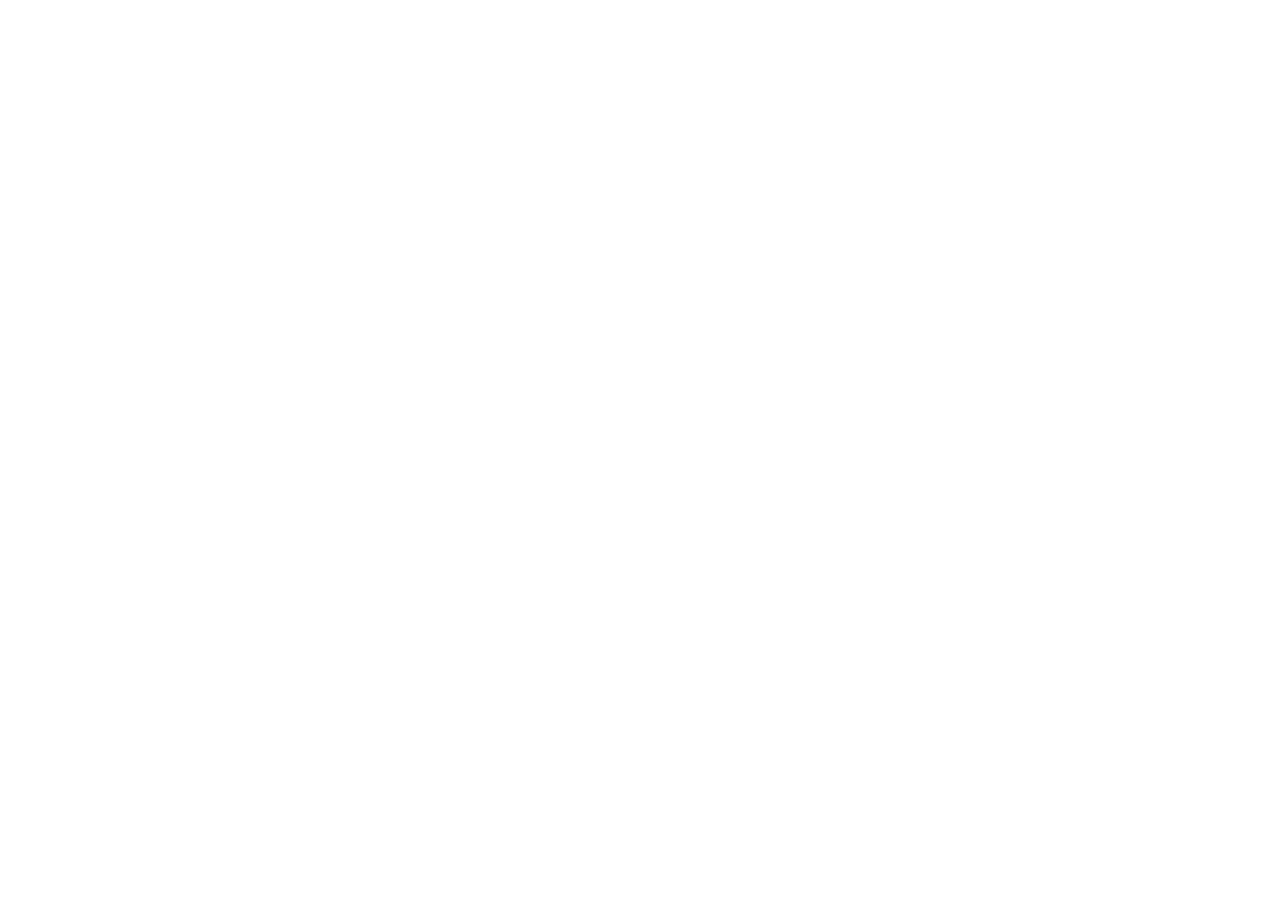
==== index.server.html @ 55fb83e9 "depo porfolio" ====
<!doctype html>
<html lang="en">
<head><link rel="preconnect" href="https://fonts.gstatic.com" crossorigin>
  <meta charset="utf-8">
  <title>Portfolio2024Sameema</title>
  <base href="https://SameemaNasrin.github.io/portfolio2024-Sameema/">
  <meta name="viewport" content="width=device-width, initial-scale=1">
  <link rel="icon" type="image/x-icon" href="favicon.ico">
  <style>@font-face{font-family:'Roboto';font-style:normal;font-weight:300;font-display:swap;src:url(https://fonts.gstatic.com/s/roboto/v32/KFOlCnqEu92Fr1MmSU5fCRc4EsA.woff2) format('woff2');unicode-range:U+0460-052F, U+1C80-1C8A, U+20B4, U+2DE0-2DFF, U+A640-A69F, U+FE2E-FE2F;}@font-face{font-family:'Roboto';font-style:normal;font-weight:300;font-display:swap;src:url(https://fonts.gstatic.com/s/roboto/v32/KFOlCnqEu92Fr1MmSU5fABc4EsA.woff2) format('woff2');unicode-range:U+0301, U+0400-045F, U+0490-0491, U+04B0-04B1, U+2116;}@font-face{font-family:'Roboto';font-style:normal;font-weight:300;font-display:swap;src:url(https://fonts.gstatic.com/s/roboto/v32/KFOlCnqEu92Fr1MmSU5fCBc4EsA.woff2) format('woff2');unicode-range:U+1F00-1FFF;}@font-face{font-family:'Roboto';font-style:normal;font-weight:300;font-display:swap;src:url(https://fonts.gstatic.com/s/roboto/v32/KFOlCnqEu92Fr1MmSU5fBxc4EsA.woff2) format('woff2');unicode-range:U+0370-0377, U+037A-037F, U+0384-038A, U+038C, U+038E-03A1, U+03A3-03FF;}@font-face{font-family:'Roboto';font-style:normal;font-weight:300;font-display:swap;src:url(https://fonts.gstatic.com/s/roboto/v32/KFOlCnqEu92Fr1MmSU5fCxc4EsA.woff2) format('woff2');unicode-range:U+0102-0103, U+0110-0111, U+0128-0129, U+0168-0169, U+01A0-01A1, U+01AF-01B0, U+0300-0301, U+0303-0304, U+0308-0309, U+0323, U+0329, U+1EA0-1EF9, U+20AB;}@font-face{font-family:'Roboto';font-style:normal;font-weight:300;font-display:swap;src:url(https://fonts.gstatic.com/s/roboto/v32/KFOlCnqEu92Fr1MmSU5fChc4EsA.woff2) format('woff2');unicode-range:U+0100-02BA, U+02BD-02C5, U+02C7-02CC, U+02CE-02D7, U+02DD-02FF, U+0304, U+0308, U+0329, U+1D00-1DBF, U+1E00-1E9F, U+1EF2-1EFF, U+2020, U+20A0-20AB, U+20AD-20C0, U+2113, U+2C60-2C7F, U+A720-A7FF;}@font-face{font-family:'Roboto';font-style:normal;font-weight:300;font-display:swap;src:url(https://fonts.gstatic.com/s/roboto/v32/KFOlCnqEu92Fr1MmSU5fBBc4.woff2) format('woff2');unicode-range:U+0000-00FF, U+0131, U+0152-0153, U+02BB-02BC, U+02C6, U+02DA, U+02DC, U+0304, U+0308, U+0329, U+2000-206F, U+20AC, U+2122, U+2191, U+2193, U+2212, U+2215, U+FEFF, U+FFFD;}@font-face{font-family:'Roboto';font-style:normal;font-weight:400;font-display:swap;src:url(https://fonts.gstatic.com/s/roboto/v32/KFOmCnqEu92Fr1Mu72xKOzY.woff2) format('woff2');unicode-range:U+0460-052F, U+1C80-1C8A, U+20B4, U+2DE0-2DFF, U+A640-A69F, U+FE2E-FE2F;}@font-face{font-family:'Roboto';font-style:normal;font-weight:400;font-display:swap;src:url(https://fonts.gstatic.com/s/roboto/v32/KFOmCnqEu92Fr1Mu5mxKOzY.woff2) format('woff2');unicode-range:U+0301, U+0400-045F, U+0490-0491, U+04B0-04B1, U+2116;}@font-face{font-family:'Roboto';font-style:normal;font-weight:400;font-display:swap;src:url(https://fonts.gstatic.com/s/roboto/v32/KFOmCnqEu92Fr1Mu7mxKOzY.woff2) format('woff2');unicode-range:U+1F00-1FFF;}@font-face{font-family:'Roboto';font-style:normal;font-weight:400;font-display:swap;src:url(https://fonts.gstatic.com/s/roboto/v32/KFOmCnqEu92Fr1Mu4WxKOzY.woff2) format('woff2');unicode-range:U+0370-0377, U+037A-037F, U+0384-038A, U+038C, U+038E-03A1, U+03A3-03FF;}@font-face{font-family:'Roboto';font-style:normal;font-weight:400;font-display:swap;src:url(https://fonts.gstatic.com/s/roboto/v32/KFOmCnqEu92Fr1Mu7WxKOzY.woff2) format('woff2');unicode-range:U+0102-0103, U+0110-0111, U+0128-0129, U+0168-0169, U+01A0-01A1, U+01AF-01B0, U+0300-0301, U+0303-0304, U+0308-0309, U+0323, U+0329, U+1EA0-1EF9, U+20AB;}@font-face{font-family:'Roboto';font-style:normal;font-weight:400;font-display:swap;src:url(https://fonts.gstatic.com/s/roboto/v32/KFOmCnqEu92Fr1Mu7GxKOzY.woff2) format('woff2');unicode-range:U+0100-02BA, U+02BD-02C5, U+02C7-02CC, U+02CE-02D7, U+02DD-02FF, U+0304, U+0308, U+0329, U+1D00-1DBF, U+1E00-1E9F, U+1EF2-1EFF, U+2020, U+20A0-20AB, U+20AD-20C0, U+2113, U+2C60-2C7F, U+A720-A7FF;}@font-face{font-family:'Roboto';font-style:normal;font-weight:400;font-display:swap;src:url(https://fonts.gstatic.com/s/roboto/v32/KFOmCnqEu92Fr1Mu4mxK.woff2) format('woff2');unicode-range:U+0000-00FF, U+0131, U+0152-0153, U+02BB-02BC, U+02C6, U+02DA, U+02DC, U+0304, U+0308, U+0329, U+2000-206F, U+20AC, U+2122, U+2191, U+2193, U+2212, U+2215, U+FEFF, U+FFFD;}@font-face{font-family:'Roboto';font-style:normal;font-weight:500;font-display:swap;src:url(https://fonts.gstatic.com/s/roboto/v32/KFOlCnqEu92Fr1MmEU9fCRc4EsA.woff2) format('woff2');unicode-range:U+0460-052F, U+1C80-1C8A, U+20B4, U+2DE0-2DFF, U+A640-A69F, U+FE2E-FE2F;}@font-face{font-family:'Roboto';font-style:normal;font-weight:500;font-display:swap;src:url(https://fonts.gstatic.com/s/roboto/v32/KFOlCnqEu92Fr1MmEU9fABc4EsA.woff2) format('woff2');unicode-range:U+0301, U+0400-045F, U+0490-0491, U+04B0-04B1, U+2116;}@font-face{font-family:'Roboto';font-style:normal;font-weight:500;font-display:swap;src:url(https://fonts.gstatic.com/s/roboto/v32/KFOlCnqEu92Fr1MmEU9fCBc4EsA.woff2) format('woff2');unicode-range:U+1F00-1FFF;}@font-face{font-family:'Roboto';font-style:normal;font-weight:500;font-display:swap;src:url(https://fonts.gstatic.com/s/roboto/v32/KFOlCnqEu92Fr1MmEU9fBxc4EsA.woff2) format('woff2');unicode-range:U+0370-0377, U+037A-037F, U+0384-038A, U+038C, U+038E-03A1, U+03A3-03FF;}@font-face{font-family:'Roboto';font-style:normal;font-weight:500;font-display:swap;src:url(https://fonts.gstatic.com/s/roboto/v32/KFOlCnqEu92Fr1MmEU9fCxc4EsA.woff2) format('woff2');unicode-range:U+0102-0103, U+0110-0111, U+0128-0129, U+0168-0169, U+01A0-01A1, U+01AF-01B0, U+0300-0301, U+0303-0304, U+0308-0309, U+0323, U+0329, U+1EA0-1EF9, U+20AB;}@font-face{font-family:'Roboto';font-style:normal;font-weight:500;font-display:swap;src:url(https://fonts.gstatic.com/s/roboto/v32/KFOlCnqEu92Fr1MmEU9fChc4EsA.woff2) format('woff2');unicode-range:U+0100-02BA, U+02BD-02C5, U+02C7-02CC, U+02CE-02D7, U+02DD-02FF, U+0304, U+0308, U+0329, U+1D00-1DBF, U+1E00-1E9F, U+1EF2-1EFF, U+2020, U+20A0-20AB, U+20AD-20C0, U+2113, U+2C60-2C7F, U+A720-A7FF;}@font-face{font-family:'Roboto';font-style:normal;font-weight:500;font-display:swap;src:url(https://fonts.gstatic.com/s/roboto/v32/KFOlCnqEu92Fr1MmEU9fBBc4.woff2) format('woff2');unicode-range:U+0000-00FF, U+0131, U+0152-0153, U+02BB-02BC, U+02C6, U+02DA, U+02DC, U+0304, U+0308, U+0329, U+2000-206F, U+20AC, U+2122, U+2191, U+2193, U+2212, U+2215, U+FEFF, U+FFFD;}</style>
  <style>@font-face{font-family:'Material Icons';font-style:normal;font-weight:400;src:url(https://fonts.gstatic.com/s/materialicons/v142/flUhRq6tzZclQEJ-Vdg-IuiaDsNc.woff2) format('woff2');}.material-icons{font-family:'Material Icons';font-weight:normal;font-style:normal;font-size:24px;line-height:1;letter-spacing:normal;text-transform:none;display:inline-block;white-space:nowrap;word-wrap:normal;direction:ltr;-webkit-font-feature-settings:'liga';-webkit-font-smoothing:antialiased;}</style>
<link rel="stylesheet" href="styles-6SYULH4P.css"><link rel="modulepreload" href="chunk-XZFOF2MD.js"></head>
<body>
  <app-root></app-root>
<script src="polyfills-FFHMD2TL.js" type="module"></script><script src="main-OVNPPJV6.js" type="module"></script></body>
</html>
---- styles-6SYULH4P.css ----
.mat-ripple{overflow:hidden;position:relative}.mat-ripple:not(:empty){transform:translateZ(0)}.mat-ripple.mat-ripple-unbounded{overflow:visible}.mat-ripple-element{position:absolute;border-radius:50%;pointer-events:none;transition:opacity,transform 0ms cubic-bezier(0,0,.2,1);transform:scale3d(0,0,0);background-color:var(--mat-ripple-color, rgba(0, 0, 0, .1))}.cdk-high-contrast-active .mat-ripple-element{display:none}.cdk-visually-hidden{border:0;clip:rect(0 0 0 0);height:1px;margin:-1px;overflow:hidden;padding:0;position:absolute;width:1px;white-space:nowrap;outline:0;-webkit-appearance:none;-moz-appearance:none;left:0}[dir=rtl] .cdk-visually-hidden{left:auto;right:0}.cdk-overlay-container,.cdk-global-overlay-wrapper{pointer-events:none;top:0;left:0;height:100%;width:100%}.cdk-overlay-container{position:fixed;z-index:1000}.cdk-overlay-container:empty{display:none}.cdk-global-overlay-wrapper{display:flex;position:absolute;z-index:1000}.cdk-overlay-pane{position:absolute;pointer-events:auto;box-sizing:border-box;z-index:1000;display:flex;max-width:100%;max-height:100%}.cdk-overlay-backdrop{position:absolute;inset:0;z-index:1000;pointer-events:auto;-webkit-tap-highlight-color:rgba(0,0,0,0);transition:opacity .4s cubic-bezier(.25,.8,.25,1);opacity:0}.cdk-overlay-backdrop.cdk-overlay-backdrop-showing{opacity:1}.cdk-high-contrast-active .cdk-overlay-backdrop.cdk-overlay-backdrop-showing{opacity:.6}.cdk-overlay-dark-backdrop{background:#00000052}.cdk-overlay-transparent-backdrop{transition:visibility 1ms linear,opacity 1ms linear;visibility:hidden;opacity:1}.cdk-overlay-transparent-backdrop.cdk-overlay-backdrop-showing{opacity:0;visibility:visible}.cdk-overlay-backdrop-noop-animation{transition:none}.cdk-overlay-connected-position-bounding-box{position:absolute;z-index:1000;display:flex;flex-direction:column;min-width:1px;min-height:1px}.cdk-global-scrollblock{position:fixed;width:100%;overflow-y:scroll}textarea.cdk-textarea-autosize{resize:none}textarea.cdk-textarea-autosize-measuring{padding:2px 0!important;box-sizing:content-box!important;height:auto!important;overflow:hidden!important}textarea.cdk-textarea-autosize-measuring-firefox{padding:2px 0!important;box-sizing:content-box!important;height:0!important}@keyframes cdk-text-field-autofill-start{}@keyframes cdk-text-field-autofill-end{}.cdk-text-field-autofill-monitored:-webkit-autofill{animation:cdk-text-field-autofill-start 0s 1ms}.cdk-text-field-autofill-monitored:not(:-webkit-autofill){animation:cdk-text-field-autofill-end 0s 1ms}.mat-focus-indicator{position:relative}.mat-focus-indicator:before{inset:0;position:absolute;box-sizing:border-box;pointer-events:none;display:var(--mat-focus-indicator-display, none);border:var(--mat-focus-indicator-border-width, 3px) var(--mat-focus-indicator-border-style, solid) var(--mat-focus-indicator-border-color, transparent);border-radius:var(--mat-focus-indicator-border-radius, 4px)}.mat-focus-indicator:focus:before{content:""}.cdk-high-contrast-active{--mat-focus-indicator-display: block}.mat-mdc-focus-indicator{position:relative}.mat-mdc-focus-indicator:before{inset:0;position:absolute;box-sizing:border-box;pointer-events:none;display:var(--mat-mdc-focus-indicator-display, none);border:var(--mat-mdc-focus-indicator-border-width, 3px) var(--mat-mdc-focus-indicator-border-style, solid) var(--mat-mdc-focus-indicator-border-color, transparent);border-radius:var(--mat-mdc-focus-indicator-border-radius, 4px)}.mat-mdc-focus-indicator:focus:before{content:""}.cdk-high-contrast-active{--mat-mdc-focus-indicator-display: block}.mat-app-background{background-color:var(--mat-app-background-color, transparent);color:var(--mat-app-text-color, inherit)}html{--mat-ripple-color:rgba(0, 0, 0, .1)}html{--mat-option-selected-state-label-text-color:#3f51b5;--mat-option-label-text-color:rgba(0, 0, 0, .87);--mat-option-hover-state-layer-color:rgba(0, 0, 0, .04);--mat-option-focus-state-layer-color:rgba(0, 0, 0, .04);--mat-option-selected-state-layer-color:rgba(0, 0, 0, .04)}.mat-accent{--mat-option-selected-state-label-text-color:#ff4081;--mat-option-label-text-color:rgba(0, 0, 0, .87);--mat-option-hover-state-layer-color:rgba(0, 0, 0, .04);--mat-option-focus-state-layer-color:rgba(0, 0, 0, .04);--mat-option-selected-state-layer-color:rgba(0, 0, 0, .04)}.mat-warn{--mat-option-selected-state-label-text-color:#f44336;--mat-option-label-text-color:rgba(0, 0, 0, .87);--mat-option-hover-state-layer-color:rgba(0, 0, 0, .04);--mat-option-focus-state-layer-color:rgba(0, 0, 0, .04);--mat-option-selected-state-layer-color:rgba(0, 0, 0, .04)}html{--mat-optgroup-label-text-color:rgba(0, 0, 0, .87)}.mat-primary{--mat-full-pseudo-checkbox-selected-icon-color:#3f51b5;--mat-full-pseudo-checkbox-selected-checkmark-color:#fafafa;--mat-full-pseudo-checkbox-unselected-icon-color:rgba(0, 0, 0, .54);--mat-full-pseudo-checkbox-disabled-selected-checkmark-color:#fafafa;--mat-full-pseudo-checkbox-disabled-unselected-icon-color:#b0b0b0;--mat-full-pseudo-checkbox-disabled-selected-icon-color:#b0b0b0;--mat-minimal-pseudo-checkbox-selected-checkmark-color:#3f51b5;--mat-minimal-pseudo-checkbox-disabled-selected-checkmark-color:#b0b0b0}html,.mat-accent{--mat-full-pseudo-checkbox-selected-icon-color:#ff4081;--mat-full-pseudo-checkbox-selected-checkmark-color:#fafafa;--mat-full-pseudo-checkbox-unselected-icon-color:rgba(0, 0, 0, .54);--mat-full-pseudo-checkbox-disabled-selected-checkmark-color:#fafafa;--mat-full-pseudo-checkbox-disabled-unselected-icon-color:#b0b0b0;--mat-full-pseudo-checkbox-disabled-selected-icon-color:#b0b0b0;--mat-minimal-pseudo-checkbox-selected-checkmark-color:#ff4081;--mat-minimal-pseudo-checkbox-disabled-selected-checkmark-color:#b0b0b0}.mat-warn{--mat-full-pseudo-checkbox-selected-icon-color:#f44336;--mat-full-pseudo-checkbox-selected-checkmark-color:#fafafa;--mat-full-pseudo-checkbox-unselected-icon-color:rgba(0, 0, 0, .54);--mat-full-pseudo-checkbox-disabled-selected-checkmark-color:#fafafa;--mat-full-pseudo-checkbox-disabled-unselected-icon-color:#b0b0b0;--mat-full-pseudo-checkbox-disabled-selected-icon-color:#b0b0b0;--mat-minimal-pseudo-checkbox-selected-checkmark-color:#f44336;--mat-minimal-pseudo-checkbox-disabled-selected-checkmark-color:#b0b0b0}html{--mat-app-background-color:#fafafa;--mat-app-text-color:rgba(0, 0, 0, .87)}.mat-elevation-z0,.mat-mdc-elevation-specific.mat-elevation-z0{box-shadow:0 0 #0003,0 0 #00000024,0 0 #0000001f}.mat-elevation-z1,.mat-mdc-elevation-specific.mat-elevation-z1{box-shadow:0 2px 1px -1px #0003,0 1px 1px #00000024,0 1px 3px #0000001f}.mat-elevation-z2,.mat-mdc-elevation-specific.mat-elevation-z2{box-shadow:0 3px 1px -2px #0003,0 2px 2px #00000024,0 1px 5px #0000001f}.mat-elevation-z3,.mat-mdc-elevation-specific.mat-elevation-z3{box-shadow:0 3px 3px -2px #0003,0 3px 4px #00000024,0 1px 8px #0000001f}.mat-elevation-z4,.mat-mdc-elevation-specific.mat-elevation-z4{box-shadow:0 2px 4px -1px #0003,0 4px 5px #00000024,0 1px 10px #0000001f}.mat-elevation-z5,.mat-mdc-elevation-specific.mat-elevation-z5{box-shadow:0 3px 5px -1px #0003,0 5px 8px #00000024,0 1px 14px #0000001f}.mat-elevation-z6,.mat-mdc-elevation-specific.mat-elevation-z6{box-shadow:0 3px 5px -1px #0003,0 6px 10px #00000024,0 1px 18px #0000001f}.mat-elevation-z7,.mat-mdc-elevation-specific.mat-elevation-z7{box-shadow:0 4px 5px -2px #0003,0 7px 10px 1px #00000024,0 2px 16px 1px #0000001f}.mat-elevation-z8,.mat-mdc-elevation-specific.mat-elevation-z8{box-shadow:0 5px 5px -3px #0003,0 8px 10px 1px #00000024,0 3px 14px 2px #0000001f}.mat-elevation-z9,.mat-mdc-elevation-specific.mat-elevation-z9{box-shadow:0 5px 6px -3px #0003,0 9px 12px 1px #00000024,0 3px 16px 2px #0000001f}.mat-elevation-z10,.mat-mdc-elevation-specific.mat-elevation-z10{box-shadow:0 6px 6px -3px #0003,0 10px 14px 1px #00000024,0 4px 18px 3px #0000001f}.mat-elevation-z11,.mat-mdc-elevation-specific.mat-elevation-z11{box-shadow:0 6px 7px -4px #0003,0 11px 15px 1px #00000024,0 4px 20px 3px #0000001f}.mat-elevation-z12,.mat-mdc-elevation-specific.mat-elevation-z12{box-shadow:0 7px 8px -4px #0003,0 12px 17px 2px #00000024,0 5px 22px 4px #0000001f}.mat-elevation-z13,.mat-mdc-elevation-specific.mat-elevation-z13{box-shadow:0 7px 8px -4px #0003,0 13px 19px 2px #00000024,0 5px 24px 4px #0000001f}.mat-elevation-z14,.mat-mdc-elevation-specific.mat-elevation-z14{box-shadow:0 7px 9px -4px #0003,0 14px 21px 2px #00000024,0 5px 26px 4px #0000001f}.mat-elevation-z15,.mat-mdc-elevation-specific.mat-elevation-z15{box-shadow:0 8px 9px -5px #0003,0 15px 22px 2px #00000024,0 6px 28px 5px #0000001f}.mat-elevation-z16,.mat-mdc-elevation-specific.mat-elevation-z16{box-shadow:0 8px 10px -5px #0003,0 16px 24px 2px #00000024,0 6px 30px 5px #0000001f}.mat-elevation-z17,.mat-mdc-elevation-specific.mat-elevation-z17{box-shadow:0 8px 11px -5px #0003,0 17px 26px 2px #00000024,0 6px 32px 5px #0000001f}.mat-elevation-z18,.mat-mdc-elevation-specific.mat-elevation-z18{box-shadow:0 9px 11px -5px #0003,0 18px 28px 2px #00000024,0 7px 34px 6px #0000001f}.mat-elevation-z19,.mat-mdc-elevation-specific.mat-elevation-z19{box-shadow:0 9px 12px -6px #0003,0 19px 29px 2px #00000024,0 7px 36px 6px #0000001f}.mat-elevation-z20,.mat-mdc-elevation-specific.mat-elevation-z20{box-shadow:0 10px 13px -6px #0003,0 20px 31px 3px #00000024,0 8px 38px 7px #0000001f}.mat-elevation-z21,.mat-mdc-elevation-specific.mat-elevation-z21{box-shadow:0 10px 13px -6px #0003,0 21px 33px 3px #00000024,0 8px 40px 7px #0000001f}.mat-elevation-z22,.mat-mdc-elevation-specific.mat-elevation-z22{box-shadow:0 10px 14px -6px #0003,0 22px 35px 3px #00000024,0 8px 42px 7px #0000001f}.mat-elevation-z23,.mat-mdc-elevation-specific.mat-elevation-z23{box-shadow:0 11px 14px -7px #0003,0 23px 36px 3px #00000024,0 9px 44px 8px #0000001f}.mat-elevation-z24,.mat-mdc-elevation-specific.mat-elevation-z24{box-shadow:0 11px 15px -7px #0003,0 24px 38px 3px #00000024,0 9px 46px 8px #0000001f}.mat-theme-loaded-marker{display:none}html{--mat-option-label-text-font:Roboto, sans-serif;--mat-option-label-text-line-height:24px;--mat-option-label-text-size:16px;--mat-option-label-text-tracking:.03125em;--mat-option-label-text-weight:400}html{--mat-optgroup-label-text-font:Roboto, sans-serif;--mat-optgroup-label-text-line-height:24px;--mat-optgroup-label-text-size:16px;--mat-optgroup-label-text-tracking:.03125em;--mat-optgroup-label-text-weight:400}html{--mdc-elevated-card-container-shape:4px;--mdc-outlined-card-container-shape:4px;--mdc-outlined-card-outline-width:1px}html{--mdc-elevated-card-container-color:white;--mdc-elevated-card-container-elevation:0px 2px 1px -1px rgba(0, 0, 0, .2), 0px 1px 1px 0px rgba(0, 0, 0, .14), 0px 1px 3px 0px rgba(0, 0, 0, .12);--mdc-outlined-card-container-color:white;--mdc-outlined-card-outline-color:rgba(0, 0, 0, .12);--mdc-outlined-card-container-elevation:0px 0px 0px 0px rgba(0, 0, 0, .2), 0px 0px 0px 0px rgba(0, 0, 0, .14), 0px 0px 0px 0px rgba(0, 0, 0, .12);--mat-card-subtitle-text-color:rgba(0, 0, 0, .54)}html{--mat-card-title-text-font:Roboto, sans-serif;--mat-card-title-text-line-height:32px;--mat-card-title-text-size:20px;--mat-card-title-text-tracking:.0125em;--mat-card-title-text-weight:500;--mat-card-subtitle-text-font:Roboto, sans-serif;--mat-card-subtitle-text-line-height:22px;--mat-card-subtitle-text-size:14px;--mat-card-subtitle-text-tracking:.0071428571em;--mat-card-subtitle-text-weight:500}html{--mdc-linear-progress-active-indicator-height:4px;--mdc-linear-progress-track-height:4px;--mdc-linear-progress-track-shape:0}.mat-mdc-progress-bar{--mdc-linear-progress-active-indicator-color:#3f51b5;--mdc-linear-progress-track-color:rgba(63, 81, 181, .25)}.mat-mdc-progress-bar.mat-accent{--mdc-linear-progress-active-indicator-color:#ff4081;--mdc-linear-progress-track-color:rgba(255, 64, 129, .25)}.mat-mdc-progress-bar.mat-warn{--mdc-linear-progress-active-indicator-color:#f44336;--mdc-linear-progress-track-color:rgba(244, 67, 54, .25)}html{--mdc-plain-tooltip-container-shape:4px;--mdc-plain-tooltip-supporting-text-line-height:16px}html{--mdc-plain-tooltip-container-color:#616161;--mdc-plain-tooltip-supporting-text-color:#fff}html{--mdc-plain-tooltip-supporting-text-font:Roboto, sans-serif;--mdc-plain-tooltip-supporting-text-size:12px;--mdc-plain-tooltip-supporting-text-weight:400;--mdc-plain-tooltip-supporting-text-tracking:.0333333333em}html{--mdc-filled-text-field-active-indicator-height:1px;--mdc-filled-text-field-focus-active-indicator-height:2px;--mdc-filled-text-field-container-shape:4px;--mdc-outlined-text-field-outline-width:1px;--mdc-outlined-text-field-focus-outline-width:2px;--mdc-outlined-text-field-container-shape:4px}html{--mdc-filled-text-field-caret-color:#3f51b5;--mdc-filled-text-field-focus-active-indicator-color:#3f51b5;--mdc-filled-text-field-focus-label-text-color:rgba(63, 81, 181, .87);--mdc-filled-text-field-container-color:whitesmoke;--mdc-filled-text-field-disabled-container-color:#fafafa;--mdc-filled-text-field-label-text-color:rgba(0, 0, 0, .6);--mdc-filled-text-field-hover-label-text-color:rgba(0, 0, 0, .6);--mdc-filled-text-field-disabled-label-text-color:rgba(0, 0, 0, .38);--mdc-filled-text-field-input-text-color:rgba(0, 0, 0, .87);--mdc-filled-text-field-disabled-input-text-color:rgba(0, 0, 0, .38);--mdc-filled-text-field-input-text-placeholder-color:rgba(0, 0, 0, .6);--mdc-filled-text-field-error-hover-label-text-color:#f44336;--mdc-filled-text-field-error-focus-label-text-color:#f44336;--mdc-filled-text-field-error-label-text-color:#f44336;--mdc-filled-text-field-error-caret-color:#f44336;--mdc-filled-text-field-active-indicator-color:rgba(0, 0, 0, .42);--mdc-filled-text-field-disabled-active-indicator-color:rgba(0, 0, 0, .06);--mdc-filled-text-field-hover-active-indicator-color:rgba(0, 0, 0, .87);--mdc-filled-text-field-error-active-indicator-color:#f44336;--mdc-filled-text-field-error-focus-active-indicator-color:#f44336;--mdc-filled-text-field-error-hover-active-indicator-color:#f44336;--mdc-outlined-text-field-caret-color:#3f51b5;--mdc-outlined-text-field-focus-outline-color:#3f51b5;--mdc-outlined-text-field-focus-label-text-color:rgba(63, 81, 181, .87);--mdc-outlined-text-field-label-text-color:rgba(0, 0, 0, .6);--mdc-outlined-text-field-hover-label-text-color:rgba(0, 0, 0, .6);--mdc-outlined-text-field-disabled-label-text-color:rgba(0, 0, 0, .38);--mdc-outlined-text-field-input-text-color:rgba(0, 0, 0, .87);--mdc-outlined-text-field-disabled-input-text-color:rgba(0, 0, 0, .38);--mdc-outlined-text-field-input-text-placeholder-color:rgba(0, 0, 0, .6);--mdc-outlined-text-field-error-caret-color:#f44336;--mdc-outlined-text-field-error-focus-label-text-color:#f44336;--mdc-outlined-text-field-error-label-text-color:#f44336;--mdc-outlined-text-field-error-hover-label-text-color:#f44336;--mdc-outlined-text-field-outline-color:rgba(0, 0, 0, .38);--mdc-outlined-text-field-disabled-outline-color:rgba(0, 0, 0, .06);--mdc-outlined-text-field-hover-outline-color:rgba(0, 0, 0, .87);--mdc-outlined-text-field-error-focus-outline-color:#f44336;--mdc-outlined-text-field-error-hover-outline-color:#f44336;--mdc-outlined-text-field-error-outline-color:#f44336;--mat-form-field-focus-select-arrow-color:rgba(63, 81, 181, .87);--mat-form-field-disabled-input-text-placeholder-color:rgba(0, 0, 0, .38);--mat-form-field-state-layer-color:rgba(0, 0, 0, .87);--mat-form-field-error-text-color:#f44336;--mat-form-field-select-option-text-color:inherit;--mat-form-field-select-disabled-option-text-color:GrayText;--mat-form-field-leading-icon-color:unset;--mat-form-field-disabled-leading-icon-color:unset;--mat-form-field-trailing-icon-color:unset;--mat-form-field-disabled-trailing-icon-color:unset;--mat-form-field-error-focus-trailing-icon-color:unset;--mat-form-field-error-hover-trailing-icon-color:unset;--mat-form-field-error-trailing-icon-color:unset;--mat-form-field-enabled-select-arrow-color:rgba(0, 0, 0, .54);--mat-form-field-disabled-select-arrow-color:rgba(0, 0, 0, .38);--mat-form-field-hover-state-layer-opacity:.04;--mat-form-field-focus-state-layer-opacity:.08}.mat-mdc-form-field.mat-accent{--mdc-filled-text-field-caret-color:#ff4081;--mdc-filled-text-field-focus-active-indicator-color:#ff4081;--mdc-filled-text-field-focus-label-text-color:rgba(255, 64, 129, .87);--mdc-outlined-text-field-caret-color:#ff4081;--mdc-outlined-text-field-focus-outline-color:#ff4081;--mdc-outlined-text-field-focus-label-text-color:rgba(255, 64, 129, .87);--mat-form-field-focus-select-arrow-color:rgba(255, 64, 129, .87)}.mat-mdc-form-field.mat-warn{--mdc-filled-text-field-caret-color:#f44336;--mdc-filled-text-field-focus-active-indicator-color:#f44336;--mdc-filled-text-field-focus-label-text-color:rgba(244, 67, 54, .87);--mdc-outlined-text-field-caret-color:#f44336;--mdc-outlined-text-field-focus-outline-color:#f44336;--mdc-outlined-text-field-focus-label-text-color:rgba(244, 67, 54, .87);--mat-form-field-focus-select-arrow-color:rgba(244, 67, 54, .87)}html{--mat-form-field-container-height:56px;--mat-form-field-filled-label-display:block;--mat-form-field-container-vertical-padding:16px;--mat-form-field-filled-with-label-container-padding-top:24px;--mat-form-field-filled-with-label-container-padding-bottom:8px}html{--mdc-filled-text-field-label-text-font:Roboto, sans-serif;--mdc-filled-text-field-label-text-size:16px;--mdc-filled-text-field-label-text-tracking:.03125em;--mdc-filled-text-field-label-text-weight:400;--mdc-outlined-text-field-label-text-font:Roboto, sans-serif;--mdc-outlined-text-field-label-text-size:16px;--mdc-outlined-text-field-label-text-tracking:.03125em;--mdc-outlined-text-field-label-text-weight:400;--mat-form-field-container-text-font:Roboto, sans-serif;--mat-form-field-container-text-line-height:24px;--mat-form-field-container-text-size:16px;--mat-form-field-container-text-tracking:.03125em;--mat-form-field-container-text-weight:400;--mat-form-field-outlined-label-text-populated-size:16px;--mat-form-field-subscript-text-font:Roboto, sans-serif;--mat-form-field-subscript-text-line-height:20px;--mat-form-field-subscript-text-size:12px;--mat-form-field-subscript-text-tracking:.0333333333em;--mat-form-field-subscript-text-weight:400}html{--mat-select-container-elevation-shadow:0px 5px 5px -3px rgba(0, 0, 0, .2), 0px 8px 10px 1px rgba(0, 0, 0, .14), 0px 3px 14px 2px rgba(0, 0, 0, .12)}html{--mat-select-panel-background-color:white;--mat-select-enabled-trigger-text-color:rgba(0, 0, 0, .87);--mat-select-disabled-trigger-text-color:rgba(0, 0, 0, .38);--mat-select-placeholder-text-color:rgba(0, 0, 0, .6);--mat-select-enabled-arrow-color:rgba(0, 0, 0, .54);--mat-select-disabled-arrow-color:rgba(0, 0, 0, .38);--mat-select-focused-arrow-color:rgba(63, 81, 181, .87);--mat-select-invalid-arrow-color:rgba(244, 67, 54, .87)}html .mat-mdc-form-field.mat-accent{--mat-select-panel-background-color:white;--mat-select-enabled-trigger-text-color:rgba(0, 0, 0, .87);--mat-select-disabled-trigger-text-color:rgba(0, 0, 0, .38);--mat-select-placeholder-text-color:rgba(0, 0, 0, .6);--mat-select-enabled-arrow-color:rgba(0, 0, 0, .54);--mat-select-disabled-arrow-color:rgba(0, 0, 0, .38);--mat-select-focused-arrow-color:rgba(255, 64, 129, .87);--mat-select-invalid-arrow-color:rgba(244, 67, 54, .87)}html .mat-mdc-form-field.mat-warn{--mat-select-panel-background-color:white;--mat-select-enabled-trigger-text-color:rgba(0, 0, 0, .87);--mat-select-disabled-trigger-text-color:rgba(0, 0, 0, .38);--mat-select-placeholder-text-color:rgba(0, 0, 0, .6);--mat-select-enabled-arrow-color:rgba(0, 0, 0, .54);--mat-select-disabled-arrow-color:rgba(0, 0, 0, .38);--mat-select-focused-arrow-color:rgba(244, 67, 54, .87);--mat-select-invalid-arrow-color:rgba(244, 67, 54, .87)}html{--mat-select-arrow-transform:translateY(-8px)}html{--mat-select-trigger-text-font:Roboto, sans-serif;--mat-select-trigger-text-line-height:24px;--mat-select-trigger-text-size:16px;--mat-select-trigger-text-tracking:.03125em;--mat-select-trigger-text-weight:400}html{--mat-autocomplete-container-shape:4px;--mat-autocomplete-container-elevation-shadow:0px 5px 5px -3px rgba(0, 0, 0, .2), 0px 8px 10px 1px rgba(0, 0, 0, .14), 0px 3px 14px 2px rgba(0, 0, 0, .12)}html{--mat-autocomplete-background-color:white}html{--mdc-dialog-container-elevation-shadow:0px 11px 15px -7px rgba(0, 0, 0, .2), 0px 24px 38px 3px rgba(0, 0, 0, .14), 0px 9px 46px 8px rgba(0, 0, 0, .12);--mdc-dialog-container-shadow-color:#000;--mdc-dialog-container-shape:4px;--mat-dialog-container-max-width:80vw;--mat-dialog-container-small-max-width:80vw;--mat-dialog-container-min-width:0;--mat-dialog-actions-alignment:start;--mat-dialog-actions-padding:8px;--mat-dialog-content-padding:20px 24px;--mat-dialog-with-actions-content-padding:20px 24px;--mat-dialog-headline-padding:0 24px 9px}html{--mdc-dialog-container-color:white;--mdc-dialog-subhead-color:rgba(0, 0, 0, .87);--mdc-dialog-supporting-text-color:rgba(0, 0, 0, .6)}html{--mdc-dialog-subhead-font:Roboto, sans-serif;--mdc-dialog-subhead-line-height:32px;--mdc-dialog-subhead-size:20px;--mdc-dialog-subhead-weight:500;--mdc-dialog-subhead-tracking:.0125em;--mdc-dialog-supporting-text-font:Roboto, sans-serif;--mdc-dialog-supporting-text-line-height:24px;--mdc-dialog-supporting-text-size:16px;--mdc-dialog-supporting-text-weight:400;--mdc-dialog-supporting-text-tracking:.03125em}.mat-mdc-standard-chip{--mdc-chip-container-shape-family:rounded;--mdc-chip-container-shape-radius:16px 16px 16px 16px;--mdc-chip-with-avatar-avatar-shape-family:rounded;--mdc-chip-with-avatar-avatar-shape-radius:14px 14px 14px 14px;--mdc-chip-with-avatar-avatar-size:28px;--mdc-chip-with-icon-icon-size:18px;--mdc-chip-outline-width:0;--mdc-chip-outline-color:transparent;--mdc-chip-disabled-outline-color:transparent;--mdc-chip-focus-outline-color:transparent;--mdc-chip-hover-state-layer-opacity:.04;--mdc-chip-with-avatar-disabled-avatar-opacity:1;--mdc-chip-flat-selected-outline-width:0;--mdc-chip-selected-hover-state-layer-opacity:.04;--mdc-chip-with-trailing-icon-disabled-trailing-icon-opacity:1;--mdc-chip-with-icon-disabled-icon-opacity:1;--mat-chip-disabled-container-opacity:.4;--mat-chip-trailing-action-opacity:.54;--mat-chip-trailing-action-focus-opacity:1;--mat-chip-trailing-action-state-layer-color:transparent;--mat-chip-selected-trailing-action-state-layer-color:transparent;--mat-chip-trailing-action-hover-state-layer-opacity:0;--mat-chip-trailing-action-focus-state-layer-opacity:0}.mat-mdc-standard-chip{--mdc-chip-disabled-label-text-color:#212121;--mdc-chip-elevated-container-color:#e0e0e0;--mdc-chip-elevated-selected-container-color:#e0e0e0;--mdc-chip-elevated-disabled-container-color:#e0e0e0;--mdc-chip-flat-disabled-selected-container-color:#e0e0e0;--mdc-chip-focus-state-layer-color:black;--mdc-chip-hover-state-layer-color:black;--mdc-chip-selected-hover-state-layer-color:black;--mdc-chip-focus-state-layer-opacity:.12;--mdc-chip-selected-focus-state-layer-color:black;--mdc-chip-selected-focus-state-layer-opacity:.12;--mdc-chip-label-text-color:#212121;--mdc-chip-selected-label-text-color:#212121;--mdc-chip-with-icon-icon-color:#212121;--mdc-chip-with-icon-disabled-icon-color:#212121;--mdc-chip-with-icon-selected-icon-color:#212121;--mdc-chip-with-trailing-icon-disabled-trailing-icon-color:#212121;--mdc-chip-with-trailing-icon-trailing-icon-color:#212121;--mat-chip-selected-disabled-trailing-icon-color:#212121;--mat-chip-selected-trailing-icon-color:#212121}.mat-mdc-standard-chip.mat-mdc-chip-selected.mat-primary,.mat-mdc-standard-chip.mat-mdc-chip-highlighted.mat-primary{--mdc-chip-disabled-label-text-color:white;--mdc-chip-elevated-container-color:#3f51b5;--mdc-chip-elevated-selected-container-color:#3f51b5;--mdc-chip-elevated-disabled-container-color:#3f51b5;--mdc-chip-flat-disabled-selected-container-color:#3f51b5;--mdc-chip-focus-state-layer-color:black;--mdc-chip-hover-state-layer-color:black;--mdc-chip-selected-hover-state-layer-color:black;--mdc-chip-focus-state-layer-opacity:.12;--mdc-chip-selected-focus-state-layer-color:black;--mdc-chip-selected-focus-state-layer-opacity:.12;--mdc-chip-label-text-color:white;--mdc-chip-selected-label-text-color:white;--mdc-chip-with-icon-icon-color:white;--mdc-chip-with-icon-disabled-icon-color:white;--mdc-chip-with-icon-selected-icon-color:white;--mdc-chip-with-trailing-icon-disabled-trailing-icon-color:white;--mdc-chip-with-trailing-icon-trailing-icon-color:white;--mat-chip-selected-disabled-trailing-icon-color:white;--mat-chip-selected-trailing-icon-color:white}.mat-mdc-standard-chip.mat-mdc-chip-selected.mat-accent,.mat-mdc-standard-chip.mat-mdc-chip-highlighted.mat-accent{--mdc-chip-disabled-label-text-color:white;--mdc-chip-elevated-container-color:#ff4081;--mdc-chip-elevated-selected-container-color:#ff4081;--mdc-chip-elevated-disabled-container-color:#ff4081;--mdc-chip-flat-disabled-selected-container-color:#ff4081;--mdc-chip-focus-state-layer-color:black;--mdc-chip-hover-state-layer-color:black;--mdc-chip-selected-hover-state-layer-color:black;--mdc-chip-focus-state-layer-opacity:.12;--mdc-chip-selected-focus-state-layer-color:black;--mdc-chip-selected-focus-state-layer-opacity:.12;--mdc-chip-label-text-color:white;--mdc-chip-selected-label-text-color:white;--mdc-chip-with-icon-icon-color:white;--mdc-chip-with-icon-disabled-icon-color:white;--mdc-chip-with-icon-selected-icon-color:white;--mdc-chip-with-trailing-icon-disabled-trailing-icon-color:white;--mdc-chip-with-trailing-icon-trailing-icon-color:white;--mat-chip-selected-disabled-trailing-icon-color:white;--mat-chip-selected-trailing-icon-color:white}.mat-mdc-standard-chip.mat-mdc-chip-selected.mat-warn,.mat-mdc-standard-chip.mat-mdc-chip-highlighted.mat-warn{--mdc-chip-disabled-label-text-color:white;--mdc-chip-elevated-container-color:#f44336;--mdc-chip-elevated-selected-container-color:#f44336;--mdc-chip-elevated-disabled-container-color:#f44336;--mdc-chip-flat-disabled-selected-container-color:#f44336;--mdc-chip-focus-state-layer-color:black;--mdc-chip-hover-state-layer-color:black;--mdc-chip-selected-hover-state-layer-color:black;--mdc-chip-focus-state-layer-opacity:.12;--mdc-chip-selected-focus-state-layer-color:black;--mdc-chip-selected-focus-state-layer-opacity:.12;--mdc-chip-label-text-color:white;--mdc-chip-selected-label-text-color:white;--mdc-chip-with-icon-icon-color:white;--mdc-chip-with-icon-disabled-icon-color:white;--mdc-chip-with-icon-selected-icon-color:white;--mdc-chip-with-trailing-icon-disabled-trailing-icon-color:white;--mdc-chip-with-trailing-icon-trailing-icon-color:white;--mat-chip-selected-disabled-trailing-icon-color:white;--mat-chip-selected-trailing-icon-color:white}.mat-mdc-chip.mat-mdc-standard-chip{--mdc-chip-container-height:32px}.mat-mdc-standard-chip{--mdc-chip-label-text-font:Roboto, sans-serif;--mdc-chip-label-text-line-height:20px;--mdc-chip-label-text-size:14px;--mdc-chip-label-text-tracking:.0178571429em;--mdc-chip-label-text-weight:400}html{--mdc-switch-disabled-selected-icon-opacity:.38;--mdc-switch-disabled-track-opacity:.12;--mdc-switch-disabled-unselected-icon-opacity:.38;--mdc-switch-handle-height:20px;--mdc-switch-handle-shape:10px;--mdc-switch-handle-width:20px;--mdc-switch-selected-icon-size:18px;--mdc-switch-track-height:14px;--mdc-switch-track-shape:7px;--mdc-switch-track-width:36px;--mdc-switch-unselected-icon-size:18px;--mdc-switch-selected-focus-state-layer-opacity:.12;--mdc-switch-selected-hover-state-layer-opacity:.04;--mdc-switch-selected-pressed-state-layer-opacity:.1;--mdc-switch-unselected-focus-state-layer-opacity:.12;--mdc-switch-unselected-hover-state-layer-opacity:.04;--mdc-switch-unselected-pressed-state-layer-opacity:.1;--mat-switch-disabled-selected-handle-opacity:.38;--mat-switch-disabled-unselected-handle-opacity:.38;--mat-switch-unselected-handle-size:20px;--mat-switch-selected-handle-size:20px;--mat-switch-pressed-handle-size:20px;--mat-switch-with-icon-handle-size:20px;--mat-switch-selected-handle-horizontal-margin:0;--mat-switch-selected-with-icon-handle-horizontal-margin:0;--mat-switch-selected-pressed-handle-horizontal-margin:0;--mat-switch-unselected-handle-horizontal-margin:0;--mat-switch-unselected-with-icon-handle-horizontal-margin:0;--mat-switch-unselected-pressed-handle-horizontal-margin:0;--mat-switch-visible-track-opacity:1;--mat-switch-hidden-track-opacity:1;--mat-switch-visible-track-transition:transform 75ms 0ms cubic-bezier(0, 0, .2, 1);--mat-switch-hidden-track-transition:transform 75ms 0ms cubic-bezier(.4, 0, .6, 1);--mat-switch-track-outline-width:1px;--mat-switch-track-outline-color:transparent;--mat-switch-selected-track-outline-width:1px;--mat-switch-disabled-unselected-track-outline-width:1px;--mat-switch-disabled-unselected-track-outline-color:transparent}html{--mdc-switch-selected-focus-state-layer-color:#3949ab;--mdc-switch-selected-handle-color:#3949ab;--mdc-switch-selected-hover-state-layer-color:#3949ab;--mdc-switch-selected-pressed-state-layer-color:#3949ab;--mdc-switch-selected-focus-handle-color:#1a237e;--mdc-switch-selected-hover-handle-color:#1a237e;--mdc-switch-selected-pressed-handle-color:#1a237e;--mdc-switch-selected-focus-track-color:#7986cb;--mdc-switch-selected-hover-track-color:#7986cb;--mdc-switch-selected-pressed-track-color:#7986cb;--mdc-switch-selected-track-color:#7986cb;--mdc-switch-disabled-selected-handle-color:#424242;--mdc-switch-disabled-selected-icon-color:#fff;--mdc-switch-disabled-selected-track-color:#424242;--mdc-switch-disabled-unselected-handle-color:#424242;--mdc-switch-disabled-unselected-icon-color:#fff;--mdc-switch-disabled-unselected-track-color:#424242;--mdc-switch-handle-surface-color:var(--mdc-theme-surface, #fff);--mdc-switch-handle-elevation-shadow:0px 2px 1px -1px rgba(0, 0, 0, .2), 0px 1px 1px 0px rgba(0, 0, 0, .14), 0px 1px 3px 0px rgba(0, 0, 0, .12);--mdc-switch-handle-shadow-color:black;--mdc-switch-disabled-handle-elevation-shadow:0px 0px 0px 0px rgba(0, 0, 0, .2), 0px 0px 0px 0px rgba(0, 0, 0, .14), 0px 0px 0px 0px rgba(0, 0, 0, .12);--mdc-switch-selected-icon-color:#fff;--mdc-switch-unselected-focus-handle-color:#212121;--mdc-switch-unselected-focus-state-layer-color:#424242;--mdc-switch-unselected-focus-track-color:#e0e0e0;--mdc-switch-unselected-handle-color:#616161;--mdc-switch-unselected-hover-handle-color:#212121;--mdc-switch-unselected-hover-state-layer-color:#424242;--mdc-switch-unselected-hover-track-color:#e0e0e0;--mdc-switch-unselected-icon-color:#fff;--mdc-switch-unselected-pressed-handle-color:#212121;--mdc-switch-unselected-pressed-state-layer-color:#424242;--mdc-switch-unselected-pressed-track-color:#e0e0e0;--mdc-switch-unselected-track-color:#e0e0e0;--mdc-switch-disabled-label-text-color: rgba(0, 0, 0, .38)}html .mat-mdc-slide-toggle{--mdc-form-field-label-text-color:rgba(0, 0, 0, .87)}html .mat-mdc-slide-toggle.mat-accent{--mdc-switch-selected-focus-state-layer-color:#d81b60;--mdc-switch-selected-handle-color:#d81b60;--mdc-switch-selected-hover-state-layer-color:#d81b60;--mdc-switch-selected-pressed-state-layer-color:#d81b60;--mdc-switch-selected-focus-handle-color:#880e4f;--mdc-switch-selected-hover-handle-color:#880e4f;--mdc-switch-selected-pressed-handle-color:#880e4f;--mdc-switch-selected-focus-track-color:#f06292;--mdc-switch-selected-hover-track-color:#f06292;--mdc-switch-selected-pressed-track-color:#f06292;--mdc-switch-selected-track-color:#f06292}html .mat-mdc-slide-toggle.mat-warn{--mdc-switch-selected-focus-state-layer-color:#e53935;--mdc-switch-selected-handle-color:#e53935;--mdc-switch-selected-hover-state-layer-color:#e53935;--mdc-switch-selected-pressed-state-layer-color:#e53935;--mdc-switch-selected-focus-handle-color:#b71c1c;--mdc-switch-selected-hover-handle-color:#b71c1c;--mdc-switch-selected-pressed-handle-color:#b71c1c;--mdc-switch-selected-focus-track-color:#e57373;--mdc-switch-selected-hover-track-color:#e57373;--mdc-switch-selected-pressed-track-color:#e57373;--mdc-switch-selected-track-color:#e57373}html{--mdc-switch-state-layer-size:40px}html .mat-mdc-slide-toggle{--mdc-form-field-label-text-font:Roboto, sans-serif;--mdc-form-field-label-text-line-height:20px;--mdc-form-field-label-text-size:14px;--mdc-form-field-label-text-tracking:.0178571429em;--mdc-form-field-label-text-weight:400}html{--mdc-radio-disabled-selected-icon-opacity:.38;--mdc-radio-disabled-unselected-icon-opacity:.38;--mdc-radio-state-layer-size:40px}.mat-mdc-radio-button{--mdc-form-field-label-text-color:rgba(0, 0, 0, .87)}.mat-mdc-radio-button.mat-primary{--mdc-radio-disabled-selected-icon-color:black;--mdc-radio-disabled-unselected-icon-color:black;--mdc-radio-unselected-hover-icon-color:#212121;--mdc-radio-unselected-icon-color:rgba(0, 0, 0, .54);--mdc-radio-unselected-pressed-icon-color:rgba(0, 0, 0, .54);--mdc-radio-selected-focus-icon-color:#3f51b5;--mdc-radio-selected-hover-icon-color:#3f51b5;--mdc-radio-selected-icon-color:#3f51b5;--mdc-radio-selected-pressed-icon-color:#3f51b5;--mat-radio-ripple-color:black;--mat-radio-checked-ripple-color:#3f51b5;--mat-radio-disabled-label-color:rgba(0, 0, 0, .38)}.mat-mdc-radio-button.mat-accent{--mdc-radio-disabled-selected-icon-color:black;--mdc-radio-disabled-unselected-icon-color:black;--mdc-radio-unselected-hover-icon-color:#212121;--mdc-radio-unselected-icon-color:rgba(0, 0, 0, .54);--mdc-radio-unselected-pressed-icon-color:rgba(0, 0, 0, .54);--mdc-radio-selected-focus-icon-color:#ff4081;--mdc-radio-selected-hover-icon-color:#ff4081;--mdc-radio-selected-icon-color:#ff4081;--mdc-radio-selected-pressed-icon-color:#ff4081;--mat-radio-ripple-color:black;--mat-radio-checked-ripple-color:#ff4081;--mat-radio-disabled-label-color:rgba(0, 0, 0, .38)}.mat-mdc-radio-button.mat-warn{--mdc-radio-disabled-selected-icon-color:black;--mdc-radio-disabled-unselected-icon-color:black;--mdc-radio-unselected-hover-icon-color:#212121;--mdc-radio-unselected-icon-color:rgba(0, 0, 0, .54);--mdc-radio-unselected-pressed-icon-color:rgba(0, 0, 0, .54);--mdc-radio-selected-focus-icon-color:#f44336;--mdc-radio-selected-hover-icon-color:#f44336;--mdc-radio-selected-icon-color:#f44336;--mdc-radio-selected-pressed-icon-color:#f44336;--mat-radio-ripple-color:black;--mat-radio-checked-ripple-color:#f44336;--mat-radio-disabled-label-color:rgba(0, 0, 0, .38)}html{--mdc-radio-state-layer-size:40px;--mat-radio-touch-target-display:block}.mat-mdc-radio-button{--mdc-form-field-label-text-font:Roboto, sans-serif;--mdc-form-field-label-text-line-height:20px;--mdc-form-field-label-text-size:14px;--mdc-form-field-label-text-tracking:.0178571429em;--mdc-form-field-label-text-weight:400}html{--mat-slider-value-indicator-width:auto;--mat-slider-value-indicator-height:32px;--mat-slider-value-indicator-caret-display:block;--mat-slider-value-indicator-border-radius:4px;--mat-slider-value-indicator-padding:0 12px;--mat-slider-value-indicator-text-transform:none;--mat-slider-value-indicator-container-transform:translateX(-50%);--mdc-slider-active-track-height:6px;--mdc-slider-active-track-shape:9999px;--mdc-slider-handle-height:20px;--mdc-slider-handle-shape:50%;--mdc-slider-handle-width:20px;--mdc-slider-inactive-track-height:4px;--mdc-slider-inactive-track-shape:9999px;--mdc-slider-with-overlap-handle-outline-width:1px;--mdc-slider-with-tick-marks-active-container-opacity:.6;--mdc-slider-with-tick-marks-container-shape:50%;--mdc-slider-with-tick-marks-container-size:2px;--mdc-slider-with-tick-marks-inactive-container-opacity:.6}html{--mdc-slider-handle-color:#3f51b5;--mdc-slider-focus-handle-color:#3f51b5;--mdc-slider-hover-handle-color:#3f51b5;--mdc-slider-active-track-color:#3f51b5;--mdc-slider-inactive-track-color:#3f51b5;--mdc-slider-with-tick-marks-inactive-container-color:#3f51b5;--mdc-slider-with-tick-marks-active-container-color:white;--mdc-slider-disabled-active-track-color:#000;--mdc-slider-disabled-handle-color:#000;--mdc-slider-disabled-inactive-track-color:#000;--mdc-slider-label-container-color:#000;--mdc-slider-label-label-text-color:#fff;--mdc-slider-with-overlap-handle-outline-color:#fff;--mdc-slider-with-tick-marks-disabled-container-color:#000;--mdc-slider-handle-elevation:0px 2px 1px -1px rgba(0, 0, 0, .2), 0px 1px 1px 0px rgba(0, 0, 0, .14), 0px 1px 3px 0px rgba(0, 0, 0, .12);--mat-slider-ripple-color:#3f51b5;--mat-slider-hover-state-layer-color:rgba(63, 81, 181, .05);--mat-slider-focus-state-layer-color:rgba(63, 81, 181, .2);--mat-slider-value-indicator-opacity:.6}html .mat-accent{--mat-slider-ripple-color:#ff4081;--mat-slider-hover-state-layer-color:rgba(255, 64, 129, .05);--mat-slider-focus-state-layer-color:rgba(255, 64, 129, .2);--mdc-slider-handle-color:#ff4081;--mdc-slider-focus-handle-color:#ff4081;--mdc-slider-hover-handle-color:#ff4081;--mdc-slider-active-track-color:#ff4081;--mdc-slider-inactive-track-color:#ff4081;--mdc-slider-with-tick-marks-inactive-container-color:#ff4081;--mdc-slider-with-tick-marks-active-container-color:white}html .mat-warn{--mat-slider-ripple-color:#f44336;--mat-slider-hover-state-layer-color:rgba(244, 67, 54, .05);--mat-slider-focus-state-layer-color:rgba(244, 67, 54, .2);--mdc-slider-handle-color:#f44336;--mdc-slider-focus-handle-color:#f44336;--mdc-slider-hover-handle-color:#f44336;--mdc-slider-active-track-color:#f44336;--mdc-slider-inactive-track-color:#f44336;--mdc-slider-with-tick-marks-inactive-container-color:#f44336;--mdc-slider-with-tick-marks-active-container-color:white}html{--mdc-slider-label-label-text-font:Roboto, sans-serif;--mdc-slider-label-label-text-size:14px;--mdc-slider-label-label-text-line-height:22px;--mdc-slider-label-label-text-tracking:.0071428571em;--mdc-slider-label-label-text-weight:500}html{--mat-menu-container-shape:4px;--mat-menu-divider-bottom-spacing:0;--mat-menu-divider-top-spacing:0;--mat-menu-item-spacing:16px;--mat-menu-item-icon-size:24px;--mat-menu-item-leading-spacing:16px;--mat-menu-item-trailing-spacing:16px;--mat-menu-item-with-icon-leading-spacing:16px;--mat-menu-item-with-icon-trailing-spacing:16px}html{--mat-menu-item-label-text-color:rgba(0, 0, 0, .87);--mat-menu-item-icon-color:rgba(0, 0, 0, .87);--mat-menu-item-hover-state-layer-color:rgba(0, 0, 0, .04);--mat-menu-item-focus-state-layer-color:rgba(0, 0, 0, .04);--mat-menu-container-color:white;--mat-menu-divider-color:rgba(0, 0, 0, .12)}html{--mat-menu-item-label-text-font:Roboto, sans-serif;--mat-menu-item-label-text-size:16px;--mat-menu-item-label-text-tracking:.03125em;--mat-menu-item-label-text-line-height:24px;--mat-menu-item-label-text-weight:400}html{--mdc-list-list-item-container-shape:0;--mdc-list-list-item-leading-avatar-shape:50%;--mdc-list-list-item-container-color:transparent;--mdc-list-list-item-selected-container-color:transparent;--mdc-list-list-item-leading-avatar-color:transparent;--mdc-list-list-item-leading-icon-size:24px;--mdc-list-list-item-leading-avatar-size:40px;--mdc-list-list-item-trailing-icon-size:24px;--mdc-list-list-item-disabled-state-layer-color:transparent;--mdc-list-list-item-disabled-state-layer-opacity:0;--mdc-list-list-item-disabled-label-text-opacity:.38;--mdc-list-list-item-disabled-leading-icon-opacity:.38;--mdc-list-list-item-disabled-trailing-icon-opacity:.38;--mat-list-active-indicator-color:transparent;--mat-list-active-indicator-shape:4px}html{--mdc-list-list-item-label-text-color:rgba(0, 0, 0, .87);--mdc-list-list-item-supporting-text-color:rgba(0, 0, 0, .54);--mdc-list-list-item-leading-icon-color:rgba(0, 0, 0, .38);--mdc-list-list-item-trailing-supporting-text-color:rgba(0, 0, 0, .38);--mdc-list-list-item-trailing-icon-color:rgba(0, 0, 0, .38);--mdc-list-list-item-selected-trailing-icon-color:rgba(0, 0, 0, .38);--mdc-list-list-item-disabled-label-text-color:black;--mdc-list-list-item-disabled-leading-icon-color:black;--mdc-list-list-item-disabled-trailing-icon-color:black;--mdc-list-list-item-hover-label-text-color:rgba(0, 0, 0, .87);--mdc-list-list-item-hover-leading-icon-color:rgba(0, 0, 0, .38);--mdc-list-list-item-hover-trailing-icon-color:rgba(0, 0, 0, .38);--mdc-list-list-item-focus-label-text-color:rgba(0, 0, 0, .87);--mdc-list-list-item-hover-state-layer-color:black;--mdc-list-list-item-hover-state-layer-opacity:.04;--mdc-list-list-item-focus-state-layer-color:black;--mdc-list-list-item-focus-state-layer-opacity:.12}.mdc-list-item__start,.mdc-list-item__end{--mdc-radio-disabled-selected-icon-color:black;--mdc-radio-disabled-unselected-icon-color:black;--mdc-radio-unselected-hover-icon-color:#212121;--mdc-radio-unselected-icon-color:rgba(0, 0, 0, .54);--mdc-radio-unselected-pressed-icon-color:rgba(0, 0, 0, .54);--mdc-radio-selected-focus-icon-color:#3f51b5;--mdc-radio-selected-hover-icon-color:#3f51b5;--mdc-radio-selected-icon-color:#3f51b5;--mdc-radio-selected-pressed-icon-color:#3f51b5}.mat-accent .mdc-list-item__start,.mat-accent .mdc-list-item__end{--mdc-radio-disabled-selected-icon-color:black;--mdc-radio-disabled-unselected-icon-color:black;--mdc-radio-unselected-hover-icon-color:#212121;--mdc-radio-unselected-icon-color:rgba(0, 0, 0, .54);--mdc-radio-unselected-pressed-icon-color:rgba(0, 0, 0, .54);--mdc-radio-selected-focus-icon-color:#ff4081;--mdc-radio-selected-hover-icon-color:#ff4081;--mdc-radio-selected-icon-color:#ff4081;--mdc-radio-selected-pressed-icon-color:#ff4081}.mat-warn .mdc-list-item__start,.mat-warn .mdc-list-item__end{--mdc-radio-disabled-selected-icon-color:black;--mdc-radio-disabled-unselected-icon-color:black;--mdc-radio-unselected-hover-icon-color:#212121;--mdc-radio-unselected-icon-color:rgba(0, 0, 0, .54);--mdc-radio-unselected-pressed-icon-color:rgba(0, 0, 0, .54);--mdc-radio-selected-focus-icon-color:#f44336;--mdc-radio-selected-hover-icon-color:#f44336;--mdc-radio-selected-icon-color:#f44336;--mdc-radio-selected-pressed-icon-color:#f44336}.mat-mdc-list-option{--mdc-checkbox-disabled-selected-icon-color:rgba(0, 0, 0, .38);--mdc-checkbox-disabled-unselected-icon-color:rgba(0, 0, 0, .38);--mdc-checkbox-selected-checkmark-color:white;--mdc-checkbox-selected-focus-icon-color:#3f51b5;--mdc-checkbox-selected-hover-icon-color:#3f51b5;--mdc-checkbox-selected-icon-color:#3f51b5;--mdc-checkbox-selected-pressed-icon-color:#3f51b5;--mdc-checkbox-unselected-focus-icon-color:#212121;--mdc-checkbox-unselected-hover-icon-color:#212121;--mdc-checkbox-unselected-icon-color:rgba(0, 0, 0, .54);--mdc-checkbox-unselected-pressed-icon-color:rgba(0, 0, 0, .54);--mdc-checkbox-selected-focus-state-layer-color:#3f51b5;--mdc-checkbox-selected-hover-state-layer-color:#3f51b5;--mdc-checkbox-selected-pressed-state-layer-color:#3f51b5;--mdc-checkbox-unselected-focus-state-layer-color:black;--mdc-checkbox-unselected-hover-state-layer-color:black;--mdc-checkbox-unselected-pressed-state-layer-color:black}.mat-mdc-list-option.mat-accent{--mdc-checkbox-disabled-selected-icon-color:rgba(0, 0, 0, .38);--mdc-checkbox-disabled-unselected-icon-color:rgba(0, 0, 0, .38);--mdc-checkbox-selected-checkmark-color:white;--mdc-checkbox-selected-focus-icon-color:#ff4081;--mdc-checkbox-selected-hover-icon-color:#ff4081;--mdc-checkbox-selected-icon-color:#ff4081;--mdc-checkbox-selected-pressed-icon-color:#ff4081;--mdc-checkbox-unselected-focus-icon-color:#212121;--mdc-checkbox-unselected-hover-icon-color:#212121;--mdc-checkbox-unselected-icon-color:rgba(0, 0, 0, .54);--mdc-checkbox-unselected-pressed-icon-color:rgba(0, 0, 0, .54);--mdc-checkbox-selected-focus-state-layer-color:#ff4081;--mdc-checkbox-selected-hover-state-layer-color:#ff4081;--mdc-checkbox-selected-pressed-state-layer-color:#ff4081;--mdc-checkbox-unselected-focus-state-layer-color:black;--mdc-checkbox-unselected-hover-state-layer-color:black;--mdc-checkbox-unselected-pressed-state-layer-color:black}.mat-mdc-list-option.mat-warn{--mdc-checkbox-disabled-selected-icon-color:rgba(0, 0, 0, .38);--mdc-checkbox-disabled-unselected-icon-color:rgba(0, 0, 0, .38);--mdc-checkbox-selected-checkmark-color:white;--mdc-checkbox-selected-focus-icon-color:#f44336;--mdc-checkbox-selected-hover-icon-color:#f44336;--mdc-checkbox-selected-icon-color:#f44336;--mdc-checkbox-selected-pressed-icon-color:#f44336;--mdc-checkbox-unselected-focus-icon-color:#212121;--mdc-checkbox-unselected-hover-icon-color:#212121;--mdc-checkbox-unselected-icon-color:rgba(0, 0, 0, .54);--mdc-checkbox-unselected-pressed-icon-color:rgba(0, 0, 0, .54);--mdc-checkbox-selected-focus-state-layer-color:#f44336;--mdc-checkbox-selected-hover-state-layer-color:#f44336;--mdc-checkbox-selected-pressed-state-layer-color:#f44336;--mdc-checkbox-unselected-focus-state-layer-color:black;--mdc-checkbox-unselected-hover-state-layer-color:black;--mdc-checkbox-unselected-pressed-state-layer-color:black}.mat-mdc-list-base.mat-mdc-list-base .mdc-list-item--selected .mdc-list-item__primary-text,.mat-mdc-list-base.mat-mdc-list-base .mdc-list-item--activated .mdc-list-item__primary-text,.mat-mdc-list-base.mat-mdc-list-base .mdc-list-item--selected.mdc-list-item--with-leading-icon .mdc-list-item__start,.mat-mdc-list-base.mat-mdc-list-base .mdc-list-item--activated.mdc-list-item--with-leading-icon .mdc-list-item__start{color:#3f51b5}.mat-mdc-list-base .mdc-list-item--disabled .mdc-list-item__start,.mat-mdc-list-base .mdc-list-item--disabled .mdc-list-item__content,.mat-mdc-list-base .mdc-list-item--disabled .mdc-list-item__end{opacity:1}html{--mdc-list-list-item-one-line-container-height:48px;--mdc-list-list-item-two-line-container-height:64px;--mdc-list-list-item-three-line-container-height:88px;--mat-list-list-item-leading-icon-start-space:16px;--mat-list-list-item-leading-icon-end-space:32px}.mdc-list-item__start,.mdc-list-item__end{--mdc-radio-state-layer-size:40px}.mat-mdc-list-item.mdc-list-item--with-leading-avatar.mdc-list-item--with-one-line,.mat-mdc-list-item.mdc-list-item--with-leading-checkbox.mdc-list-item--with-one-line,.mat-mdc-list-item.mdc-list-item--with-leading-icon.mdc-list-item--with-one-line{height:56px}.mat-mdc-list-item.mdc-list-item--with-leading-avatar.mdc-list-item--with-two-lines,.mat-mdc-list-item.mdc-list-item--with-leading-checkbox.mdc-list-item--with-two-lines,.mat-mdc-list-item.mdc-list-item--with-leading-icon.mdc-list-item--with-two-lines{height:72px}html{--mdc-list-list-item-label-text-font:Roboto, sans-serif;--mdc-list-list-item-label-text-line-height:24px;--mdc-list-list-item-label-text-size:16px;--mdc-list-list-item-label-text-tracking:.03125em;--mdc-list-list-item-label-text-weight:400;--mdc-list-list-item-supporting-text-font:Roboto, sans-serif;--mdc-list-list-item-supporting-text-line-height:20px;--mdc-list-list-item-supporting-text-size:14px;--mdc-list-list-item-supporting-text-tracking:.0178571429em;--mdc-list-list-item-supporting-text-weight:400;--mdc-list-list-item-trailing-supporting-text-font:Roboto, sans-serif;--mdc-list-list-item-trailing-supporting-text-line-height:20px;--mdc-list-list-item-trailing-supporting-text-size:12px;--mdc-list-list-item-trailing-supporting-text-tracking:.0333333333em;--mdc-list-list-item-trailing-supporting-text-weight:400}.mdc-list-group__subheader{font:400 16px/28px Roboto,sans-serif;letter-spacing:.009375em}html{--mat-paginator-container-text-color:rgba(0, 0, 0, .87);--mat-paginator-container-background-color:white;--mat-paginator-enabled-icon-color:rgba(0, 0, 0, .54);--mat-paginator-disabled-icon-color:rgba(0, 0, 0, .12)}html{--mat-paginator-container-size:56px;--mat-paginator-form-field-container-height:40px;--mat-paginator-form-field-container-vertical-padding:8px}html{--mat-paginator-container-text-font:Roboto, sans-serif;--mat-paginator-container-text-line-height:20px;--mat-paginator-container-text-size:12px;--mat-paginator-container-text-tracking:.0333333333em;--mat-paginator-container-text-weight:400;--mat-paginator-select-trigger-text-size:12px}html{--mdc-tab-indicator-active-indicator-height:2px;--mdc-tab-indicator-active-indicator-shape:0;--mdc-secondary-navigation-tab-container-height:48px;--mat-tab-header-divider-color:transparent;--mat-tab-header-divider-height:0}.mat-mdc-tab-group,.mat-mdc-tab-nav-bar{--mdc-tab-indicator-active-indicator-color:#3f51b5;--mat-tab-header-disabled-ripple-color:rgba(0, 0, 0, .38);--mat-tab-header-pagination-icon-color:black;--mat-tab-header-inactive-label-text-color:rgba(0, 0, 0, .6);--mat-tab-header-active-label-text-color:#3f51b5;--mat-tab-header-active-ripple-color:#3f51b5;--mat-tab-header-inactive-ripple-color:#3f51b5;--mat-tab-header-inactive-focus-label-text-color:rgba(0, 0, 0, .6);--mat-tab-header-inactive-hover-label-text-color:rgba(0, 0, 0, .6);--mat-tab-header-active-focus-label-text-color:#3f51b5;--mat-tab-header-active-hover-label-text-color:#3f51b5;--mat-tab-header-active-focus-indicator-color:#3f51b5;--mat-tab-header-active-hover-indicator-color:#3f51b5}.mat-mdc-tab-group.mat-accent,.mat-mdc-tab-nav-bar.mat-accent{--mdc-tab-indicator-active-indicator-color:#ff4081;--mat-tab-header-disabled-ripple-color:rgba(0, 0, 0, .38);--mat-tab-header-pagination-icon-color:black;--mat-tab-header-inactive-label-text-color:rgba(0, 0, 0, .6);--mat-tab-header-active-label-text-color:#ff4081;--mat-tab-header-active-ripple-color:#ff4081;--mat-tab-header-inactive-ripple-color:#ff4081;--mat-tab-header-inactive-focus-label-text-color:rgba(0, 0, 0, .6);--mat-tab-header-inactive-hover-label-text-color:rgba(0, 0, 0, .6);--mat-tab-header-active-focus-label-text-color:#ff4081;--mat-tab-header-active-hover-label-text-color:#ff4081;--mat-tab-header-active-focus-indicator-color:#ff4081;--mat-tab-header-active-hover-indicator-color:#ff4081}.mat-mdc-tab-group.mat-warn,.mat-mdc-tab-nav-bar.mat-warn{--mdc-tab-indicator-active-indicator-color:#f44336;--mat-tab-header-disabled-ripple-color:rgba(0, 0, 0, .38);--mat-tab-header-pagination-icon-color:black;--mat-tab-header-inactive-label-text-color:rgba(0, 0, 0, .6);--mat-tab-header-active-label-text-color:#f44336;--mat-tab-header-active-ripple-color:#f44336;--mat-tab-header-inactive-ripple-color:#f44336;--mat-tab-header-inactive-focus-label-text-color:rgba(0, 0, 0, .6);--mat-tab-header-inactive-hover-label-text-color:rgba(0, 0, 0, .6);--mat-tab-header-active-focus-label-text-color:#f44336;--mat-tab-header-active-hover-label-text-color:#f44336;--mat-tab-header-active-focus-indicator-color:#f44336;--mat-tab-header-active-hover-indicator-color:#f44336}.mat-mdc-tab-group.mat-background-primary,.mat-mdc-tab-nav-bar.mat-background-primary{--mat-tab-header-with-background-background-color:#3f51b5;--mat-tab-header-with-background-foreground-color:white}.mat-mdc-tab-group.mat-background-accent,.mat-mdc-tab-nav-bar.mat-background-accent{--mat-tab-header-with-background-background-color:#ff4081;--mat-tab-header-with-background-foreground-color:white}.mat-mdc-tab-group.mat-background-warn,.mat-mdc-tab-nav-bar.mat-background-warn{--mat-tab-header-with-background-background-color:#f44336;--mat-tab-header-with-background-foreground-color:white}.mat-mdc-tab-header{--mdc-secondary-navigation-tab-container-height:48px}.mat-mdc-tab-header{--mat-tab-header-label-text-font:Roboto, sans-serif;--mat-tab-header-label-text-size:14px;--mat-tab-header-label-text-tracking:.0892857143em;--mat-tab-header-label-text-line-height:36px;--mat-tab-header-label-text-weight:500}html{--mdc-checkbox-disabled-selected-checkmark-color:#fff;--mdc-checkbox-selected-focus-state-layer-opacity:.16;--mdc-checkbox-selected-hover-state-layer-opacity:.04;--mdc-checkbox-selected-pressed-state-layer-opacity:.16;--mdc-checkbox-unselected-focus-state-layer-opacity:.16;--mdc-checkbox-unselected-hover-state-layer-opacity:.04;--mdc-checkbox-unselected-pressed-state-layer-opacity:.16}html{--mdc-checkbox-disabled-selected-icon-color:rgba(0, 0, 0, .38);--mdc-checkbox-disabled-unselected-icon-color:rgba(0, 0, 0, .38);--mdc-checkbox-selected-checkmark-color:white;--mdc-checkbox-selected-focus-icon-color:#ff4081;--mdc-checkbox-selected-hover-icon-color:#ff4081;--mdc-checkbox-selected-icon-color:#ff4081;--mdc-checkbox-selected-pressed-icon-color:#ff4081;--mdc-checkbox-unselected-focus-icon-color:#212121;--mdc-checkbox-unselected-hover-icon-color:#212121;--mdc-checkbox-unselected-icon-color:rgba(0, 0, 0, .54);--mdc-checkbox-unselected-pressed-icon-color:rgba(0, 0, 0, .54);--mdc-checkbox-selected-focus-state-layer-color:#ff4081;--mdc-checkbox-selected-hover-state-layer-color:#ff4081;--mdc-checkbox-selected-pressed-state-layer-color:#ff4081;--mdc-checkbox-unselected-focus-state-layer-color:black;--mdc-checkbox-unselected-hover-state-layer-color:black;--mdc-checkbox-unselected-pressed-state-layer-color:black;--mat-checkbox-disabled-label-color:rgba(0, 0, 0, .38)}.mat-mdc-checkbox{--mdc-form-field-label-text-color:rgba(0, 0, 0, .87)}.mat-mdc-checkbox.mat-primary{--mdc-checkbox-disabled-selected-icon-color:rgba(0, 0, 0, .38);--mdc-checkbox-disabled-unselected-icon-color:rgba(0, 0, 0, .38);--mdc-checkbox-selected-checkmark-color:white;--mdc-checkbox-selected-focus-icon-color:#3f51b5;--mdc-checkbox-selected-hover-icon-color:#3f51b5;--mdc-checkbox-selected-icon-color:#3f51b5;--mdc-checkbox-selected-pressed-icon-color:#3f51b5;--mdc-checkbox-unselected-focus-icon-color:#212121;--mdc-checkbox-unselected-hover-icon-color:#212121;--mdc-checkbox-unselected-icon-color:rgba(0, 0, 0, .54);--mdc-checkbox-unselected-pressed-icon-color:rgba(0, 0, 0, .54);--mdc-checkbox-selected-focus-state-layer-color:#3f51b5;--mdc-checkbox-selected-hover-state-layer-color:#3f51b5;--mdc-checkbox-selected-pressed-state-layer-color:#3f51b5;--mdc-checkbox-unselected-focus-state-layer-color:black;--mdc-checkbox-unselected-hover-state-layer-color:black;--mdc-checkbox-unselected-pressed-state-layer-color:black}.mat-mdc-checkbox.mat-warn{--mdc-checkbox-disabled-selected-icon-color:rgba(0, 0, 0, .38);--mdc-checkbox-disabled-unselected-icon-color:rgba(0, 0, 0, .38);--mdc-checkbox-selected-checkmark-color:white;--mdc-checkbox-selected-focus-icon-color:#f44336;--mdc-checkbox-selected-hover-icon-color:#f44336;--mdc-checkbox-selected-icon-color:#f44336;--mdc-checkbox-selected-pressed-icon-color:#f44336;--mdc-checkbox-unselected-focus-icon-color:#212121;--mdc-checkbox-unselected-hover-icon-color:#212121;--mdc-checkbox-unselected-icon-color:rgba(0, 0, 0, .54);--mdc-checkbox-unselected-pressed-icon-color:rgba(0, 0, 0, .54);--mdc-checkbox-selected-focus-state-layer-color:#f44336;--mdc-checkbox-selected-hover-state-layer-color:#f44336;--mdc-checkbox-selected-pressed-state-layer-color:#f44336;--mdc-checkbox-unselected-focus-state-layer-color:black;--mdc-checkbox-unselected-hover-state-layer-color:black;--mdc-checkbox-unselected-pressed-state-layer-color:black}html{--mdc-checkbox-state-layer-size:40px;--mat-checkbox-touch-target-display:block}.mat-mdc-checkbox{--mdc-form-field-label-text-font:Roboto, sans-serif;--mdc-form-field-label-text-line-height:20px;--mdc-form-field-label-text-size:14px;--mdc-form-field-label-text-tracking:.0178571429em;--mdc-form-field-label-text-weight:400}html{--mdc-text-button-container-shape:4px;--mdc-text-button-keep-touch-target:false;--mdc-filled-button-container-shape:4px;--mdc-filled-button-keep-touch-target:false;--mdc-protected-button-container-shape:4px;--mdc-protected-button-keep-touch-target:false;--mdc-outlined-button-keep-touch-target:false;--mdc-outlined-button-outline-width:1px;--mdc-outlined-button-container-shape:4px;--mat-text-button-horizontal-padding:8px;--mat-text-button-with-icon-horizontal-padding:8px;--mat-text-button-icon-spacing:8px;--mat-text-button-icon-offset:0;--mat-filled-button-horizontal-padding:16px;--mat-filled-button-icon-spacing:8px;--mat-filled-button-icon-offset:-4px;--mat-protected-button-horizontal-padding:16px;--mat-protected-button-icon-spacing:8px;--mat-protected-button-icon-offset:-4px;--mat-outlined-button-horizontal-padding:15px;--mat-outlined-button-icon-spacing:8px;--mat-outlined-button-icon-offset:-4px}html{--mdc-text-button-label-text-color:black;--mdc-text-button-disabled-label-text-color:rgba(0, 0, 0, .38);--mat-text-button-state-layer-color:black;--mat-text-button-disabled-state-layer-color:black;--mat-text-button-ripple-color:rgba(0, 0, 0, .1);--mat-text-button-hover-state-layer-opacity:.04;--mat-text-button-focus-state-layer-opacity:.12;--mat-text-button-pressed-state-layer-opacity:.12;--mdc-filled-button-container-color:white;--mdc-filled-button-label-text-color:black;--mdc-filled-button-disabled-container-color:rgba(0, 0, 0, .12);--mdc-filled-button-disabled-label-text-color:rgba(0, 0, 0, .38);--mat-filled-button-state-layer-color:black;--mat-filled-button-disabled-state-layer-color:black;--mat-filled-button-ripple-color:rgba(0, 0, 0, .1);--mat-filled-button-hover-state-layer-opacity:.04;--mat-filled-button-focus-state-layer-opacity:.12;--mat-filled-button-pressed-state-layer-opacity:.12;--mdc-protected-button-container-color:white;--mdc-protected-button-label-text-color:black;--mdc-protected-button-disabled-container-color:rgba(0, 0, 0, .12);--mdc-protected-button-disabled-label-text-color:rgba(0, 0, 0, .38);--mdc-protected-button-container-elevation-shadow:0px 3px 1px -2px rgba(0, 0, 0, .2), 0px 2px 2px 0px rgba(0, 0, 0, .14), 0px 1px 5px 0px rgba(0, 0, 0, .12);--mdc-protected-button-disabled-container-elevation-shadow:0px 0px 0px 0px rgba(0, 0, 0, .2), 0px 0px 0px 0px rgba(0, 0, 0, .14), 0px 0px 0px 0px rgba(0, 0, 0, .12);--mdc-protected-button-focus-container-elevation-shadow:0px 2px 4px -1px rgba(0, 0, 0, .2), 0px 4px 5px 0px rgba(0, 0, 0, .14), 0px 1px 10px 0px rgba(0, 0, 0, .12);--mdc-protected-button-hover-container-elevation-shadow:0px 2px 4px -1px rgba(0, 0, 0, .2), 0px 4px 5px 0px rgba(0, 0, 0, .14), 0px 1px 10px 0px rgba(0, 0, 0, .12);--mdc-protected-button-pressed-container-elevation-shadow:0px 5px 5px -3px rgba(0, 0, 0, .2), 0px 8px 10px 1px rgba(0, 0, 0, .14), 0px 3px 14px 2px rgba(0, 0, 0, .12);--mdc-protected-button-container-shadow-color:#000;--mat-protected-button-state-layer-color:black;--mat-protected-button-disabled-state-layer-color:black;--mat-protected-button-ripple-color:rgba(0, 0, 0, .1);--mat-protected-button-hover-state-layer-opacity:.04;--mat-protected-button-focus-state-layer-opacity:.12;--mat-protected-button-pressed-state-layer-opacity:.12;--mdc-outlined-button-disabled-outline-color:rgba(0, 0, 0, .12);--mdc-outlined-button-disabled-label-text-color:rgba(0, 0, 0, .38);--mdc-outlined-button-label-text-color:black;--mdc-outlined-button-outline-color:rgba(0, 0, 0, .12);--mat-outlined-button-state-layer-color:black;--mat-outlined-button-disabled-state-layer-color:black;--mat-outlined-button-ripple-color:rgba(0, 0, 0, .1);--mat-outlined-button-hover-state-layer-opacity:.04;--mat-outlined-button-focus-state-layer-opacity:.12;--mat-outlined-button-pressed-state-layer-opacity:.12}.mat-mdc-button.mat-primary{--mdc-text-button-label-text-color:#3f51b5;--mat-text-button-state-layer-color:#3f51b5;--mat-text-button-ripple-color:rgba(63, 81, 181, .1)}.mat-mdc-button.mat-accent{--mdc-text-button-label-text-color:#ff4081;--mat-text-button-state-layer-color:#ff4081;--mat-text-button-ripple-color:rgba(255, 64, 129, .1)}.mat-mdc-button.mat-warn{--mdc-text-button-label-text-color:#f44336;--mat-text-button-state-layer-color:#f44336;--mat-text-button-ripple-color:rgba(244, 67, 54, .1)}.mat-mdc-unelevated-button.mat-primary{--mdc-filled-button-container-color:#3f51b5;--mdc-filled-button-label-text-color:white;--mat-filled-button-state-layer-color:white;--mat-filled-button-ripple-color:rgba(255, 255, 255, .1)}.mat-mdc-unelevated-button.mat-accent{--mdc-filled-button-container-color:#ff4081;--mdc-filled-button-label-text-color:white;--mat-filled-button-state-layer-color:white;--mat-filled-button-ripple-color:rgba(255, 255, 255, .1)}.mat-mdc-unelevated-button.mat-warn{--mdc-filled-button-container-color:#f44336;--mdc-filled-button-label-text-color:white;--mat-filled-button-state-layer-color:white;--mat-filled-button-ripple-color:rgba(255, 255, 255, .1)}.mat-mdc-raised-button.mat-primary{--mdc-protected-button-container-color:#3f51b5;--mdc-protected-button-label-text-color:white;--mat-protected-button-state-layer-color:white;--mat-protected-button-ripple-color:rgba(255, 255, 255, .1)}.mat-mdc-raised-button.mat-accent{--mdc-protected-button-container-color:#ff4081;--mdc-protected-button-label-text-color:white;--mat-protected-button-state-layer-color:white;--mat-protected-button-ripple-color:rgba(255, 255, 255, .1)}.mat-mdc-raised-button.mat-warn{--mdc-protected-button-container-color:#f44336;--mdc-protected-button-label-text-color:white;--mat-protected-button-state-layer-color:white;--mat-protected-button-ripple-color:rgba(255, 255, 255, .1)}.mat-mdc-outlined-button.mat-primary{--mdc-outlined-button-label-text-color:#3f51b5;--mdc-outlined-button-outline-color:rgba(0, 0, 0, .12);--mat-outlined-button-state-layer-color:#3f51b5;--mat-outlined-button-ripple-color:rgba(63, 81, 181, .1)}.mat-mdc-outlined-button.mat-accent{--mdc-outlined-button-label-text-color:#ff4081;--mdc-outlined-button-outline-color:rgba(0, 0, 0, .12);--mat-outlined-button-state-layer-color:#ff4081;--mat-outlined-button-ripple-color:rgba(255, 64, 129, .1)}.mat-mdc-outlined-button.mat-warn{--mdc-outlined-button-label-text-color:#f44336;--mdc-outlined-button-outline-color:rgba(0, 0, 0, .12);--mat-outlined-button-state-layer-color:#f44336;--mat-outlined-button-ripple-color:rgba(244, 67, 54, .1)}html{--mdc-text-button-container-height:36px;--mdc-filled-button-container-height:36px;--mdc-outlined-button-container-height:36px;--mdc-protected-button-container-height:36px;--mat-text-button-touch-target-display:block;--mat-filled-button-touch-target-display:block;--mat-protected-button-touch-target-display:block;--mat-outlined-button-touch-target-display:block}html{--mdc-text-button-label-text-font:Roboto, sans-serif;--mdc-text-button-label-text-size:14px;--mdc-text-button-label-text-tracking:.0892857143em;--mdc-text-button-label-text-weight:500;--mdc-text-button-label-text-transform:none;--mdc-filled-button-label-text-font:Roboto, sans-serif;--mdc-filled-button-label-text-size:14px;--mdc-filled-button-label-text-tracking:.0892857143em;--mdc-filled-button-label-text-weight:500;--mdc-filled-button-label-text-transform:none;--mdc-outlined-button-label-text-font:Roboto, sans-serif;--mdc-outlined-button-label-text-size:14px;--mdc-outlined-button-label-text-tracking:.0892857143em;--mdc-outlined-button-label-text-weight:500;--mdc-outlined-button-label-text-transform:none;--mdc-protected-button-label-text-font:Roboto, sans-serif;--mdc-protected-button-label-text-size:14px;--mdc-protected-button-label-text-tracking:.0892857143em;--mdc-protected-button-label-text-weight:500;--mdc-protected-button-label-text-transform:none}html{--mdc-icon-button-icon-size:24px}html{--mdc-icon-button-icon-color:inherit;--mdc-icon-button-disabled-icon-color:rgba(0, 0, 0, .38);--mat-icon-button-state-layer-color:black;--mat-icon-button-disabled-state-layer-color:black;--mat-icon-button-ripple-color:rgba(0, 0, 0, .1);--mat-icon-button-hover-state-layer-opacity:.04;--mat-icon-button-focus-state-layer-opacity:.12;--mat-icon-button-pressed-state-layer-opacity:.12}html .mat-mdc-icon-button.mat-primary{--mdc-icon-button-icon-color:#3f51b5;--mat-icon-button-state-layer-color:#3f51b5;--mat-icon-button-ripple-color:rgba(63, 81, 181, .1)}html .mat-mdc-icon-button.mat-accent{--mdc-icon-button-icon-color:#ff4081;--mat-icon-button-state-layer-color:#ff4081;--mat-icon-button-ripple-color:rgba(255, 64, 129, .1)}html .mat-mdc-icon-button.mat-warn{--mdc-icon-button-icon-color:#f44336;--mat-icon-button-state-layer-color:#f44336;--mat-icon-button-ripple-color:rgba(244, 67, 54, .1)}html{--mat-icon-button-touch-target-display:block}.mat-mdc-icon-button.mat-mdc-button-base{--mdc-icon-button-state-layer-size:48px;width:var(--mdc-icon-button-state-layer-size);height:var(--mdc-icon-button-state-layer-size);padding:12px}html{--mdc-fab-container-shape:50%;--mdc-fab-icon-size:24px;--mdc-fab-small-container-shape:50%;--mdc-fab-small-icon-size:24px;--mdc-extended-fab-container-height:48px;--mdc-extended-fab-container-shape:24px}html{--mdc-fab-container-color:white;--mdc-fab-container-elevation-shadow:0px 3px 5px -1px rgba(0, 0, 0, .2), 0px 6px 10px 0px rgba(0, 0, 0, .14), 0px 1px 18px 0px rgba(0, 0, 0, .12);--mdc-fab-focus-container-elevation-shadow:0px 5px 5px -3px rgba(0, 0, 0, .2), 0px 8px 10px 1px rgba(0, 0, 0, .14), 0px 3px 14px 2px rgba(0, 0, 0, .12);--mdc-fab-hover-container-elevation-shadow:0px 5px 5px -3px rgba(0, 0, 0, .2), 0px 8px 10px 1px rgba(0, 0, 0, .14), 0px 3px 14px 2px rgba(0, 0, 0, .12);--mdc-fab-pressed-container-elevation-shadow:0px 7px 8px -4px rgba(0, 0, 0, .2), 0px 12px 17px 2px rgba(0, 0, 0, .14), 0px 5px 22px 4px rgba(0, 0, 0, .12);--mdc-fab-container-shadow-color:#000;--mat-fab-foreground-color:black;--mat-fab-state-layer-color:black;--mat-fab-disabled-state-layer-color:black;--mat-fab-ripple-color:rgba(0, 0, 0, .1);--mat-fab-hover-state-layer-opacity:.04;--mat-fab-focus-state-layer-opacity:.12;--mat-fab-pressed-state-layer-opacity:.12;--mat-fab-disabled-state-container-color:rgba(0, 0, 0, .12);--mat-fab-disabled-state-foreground-color:rgba(0, 0, 0, .38);--mdc-fab-small-container-color:white;--mdc-fab-small-container-elevation-shadow:0px 3px 5px -1px rgba(0, 0, 0, .2), 0px 6px 10px 0px rgba(0, 0, 0, .14), 0px 1px 18px 0px rgba(0, 0, 0, .12);--mdc-fab-small-focus-container-elevation-shadow:0px 5px 5px -3px rgba(0, 0, 0, .2), 0px 8px 10px 1px rgba(0, 0, 0, .14), 0px 3px 14px 2px rgba(0, 0, 0, .12);--mdc-fab-small-hover-container-elevation-shadow:0px 5px 5px -3px rgba(0, 0, 0, .2), 0px 8px 10px 1px rgba(0, 0, 0, .14), 0px 3px 14px 2px rgba(0, 0, 0, .12);--mdc-fab-small-pressed-container-elevation-shadow:0px 7px 8px -4px rgba(0, 0, 0, .2), 0px 12px 17px 2px rgba(0, 0, 0, .14), 0px 5px 22px 4px rgba(0, 0, 0, .12);--mdc-fab-small-container-shadow-color:#000;--mat-fab-small-foreground-color:black;--mat-fab-small-state-layer-color:black;--mat-fab-small-disabled-state-layer-color:black;--mat-fab-small-ripple-color:rgba(0, 0, 0, .1);--mat-fab-small-hover-state-layer-opacity:.04;--mat-fab-small-focus-state-layer-opacity:.12;--mat-fab-small-pressed-state-layer-opacity:.12;--mat-fab-small-disabled-state-container-color:rgba(0, 0, 0, .12);--mat-fab-small-disabled-state-foreground-color:rgba(0, 0, 0, .38);--mdc-extended-fab-container-elevation-shadow:0px 3px 5px -1px rgba(0, 0, 0, .2), 0px 6px 10px 0px rgba(0, 0, 0, .14), 0px 1px 18px 0px rgba(0, 0, 0, .12);--mdc-extended-fab-focus-container-elevation-shadow:0px 5px 5px -3px rgba(0, 0, 0, .2), 0px 8px 10px 1px rgba(0, 0, 0, .14), 0px 3px 14px 2px rgba(0, 0, 0, .12);--mdc-extended-fab-hover-container-elevation-shadow:0px 5px 5px -3px rgba(0, 0, 0, .2), 0px 8px 10px 1px rgba(0, 0, 0, .14), 0px 3px 14px 2px rgba(0, 0, 0, .12);--mdc-extended-fab-pressed-container-elevation-shadow:0px 7px 8px -4px rgba(0, 0, 0, .2), 0px 12px 17px 2px rgba(0, 0, 0, .14), 0px 5px 22px 4px rgba(0, 0, 0, .12);--mdc-extended-fab-container-shadow-color:#000}html .mat-mdc-fab.mat-primary{--mdc-fab-container-color:#3f51b5;--mat-fab-foreground-color:white;--mat-fab-state-layer-color:white;--mat-fab-ripple-color:rgba(255, 255, 255, .1)}html .mat-mdc-fab.mat-accent{--mdc-fab-container-color:#ff4081;--mat-fab-foreground-color:white;--mat-fab-state-layer-color:white;--mat-fab-ripple-color:rgba(255, 255, 255, .1)}html .mat-mdc-fab.mat-warn{--mdc-fab-container-color:#f44336;--mat-fab-foreground-color:white;--mat-fab-state-layer-color:white;--mat-fab-ripple-color:rgba(255, 255, 255, .1)}html .mat-mdc-mini-fab.mat-primary{--mdc-fab-small-container-color:#3f51b5;--mat-fab-small-foreground-color:white;--mat-fab-small-state-layer-color:white;--mat-fab-small-ripple-color:rgba(255, 255, 255, .1)}html .mat-mdc-mini-fab.mat-accent{--mdc-fab-small-container-color:#ff4081;--mat-fab-small-foreground-color:white;--mat-fab-small-state-layer-color:white;--mat-fab-small-ripple-color:rgba(255, 255, 255, .1)}html .mat-mdc-mini-fab.mat-warn{--mdc-fab-small-container-color:#f44336;--mat-fab-small-foreground-color:white;--mat-fab-small-state-layer-color:white;--mat-fab-small-ripple-color:rgba(255, 255, 255, .1)}html{--mat-fab-touch-target-display:block;--mat-fab-small-touch-target-display:block}html{--mdc-extended-fab-label-text-font:Roboto, sans-serif;--mdc-extended-fab-label-text-size:14px;--mdc-extended-fab-label-text-tracking:.0892857143em;--mdc-extended-fab-label-text-weight:500}html{--mdc-snackbar-container-shape:4px}html{--mdc-snackbar-container-color:#333333;--mdc-snackbar-supporting-text-color:rgba(255, 255, 255, .87);--mat-snack-bar-button-color:#ff4081}html{--mdc-snackbar-supporting-text-font:Roboto, sans-serif;--mdc-snackbar-supporting-text-line-height:20px;--mdc-snackbar-supporting-text-size:14px;--mdc-snackbar-supporting-text-weight:400}html{--mat-table-row-item-outline-width:1px}html{--mat-table-background-color:white;--mat-table-header-headline-color:rgba(0, 0, 0, .87);--mat-table-row-item-label-text-color:rgba(0, 0, 0, .87);--mat-table-row-item-outline-color:rgba(0, 0, 0, .12)}html{--mat-table-header-container-height:56px;--mat-table-footer-container-height:52px;--mat-table-row-item-container-height:52px}html{--mat-table-header-headline-font:Roboto, sans-serif;--mat-table-header-headline-line-height:22px;--mat-table-header-headline-size:14px;--mat-table-header-headline-weight:500;--mat-table-header-headline-tracking:.0071428571em;--mat-table-row-item-label-text-font:Roboto, sans-serif;--mat-table-row-item-label-text-line-height:20px;--mat-table-row-item-label-text-size:14px;--mat-table-row-item-label-text-weight:400;--mat-table-row-item-label-text-tracking:.0178571429em;--mat-table-footer-supporting-text-font:Roboto, sans-serif;--mat-table-footer-supporting-text-line-height:20px;--mat-table-footer-supporting-text-size:14px;--mat-table-footer-supporting-text-weight:400;--mat-table-footer-supporting-text-tracking:.0178571429em}html{--mdc-circular-progress-active-indicator-width:4px;--mdc-circular-progress-size:48px}html{--mdc-circular-progress-active-indicator-color:#3f51b5}html .mat-accent{--mdc-circular-progress-active-indicator-color:#ff4081}html .mat-warn{--mdc-circular-progress-active-indicator-color:#f44336}html{--mat-badge-container-shape:50%;--mat-badge-container-size:unset;--mat-badge-small-size-container-size:unset;--mat-badge-large-size-container-size:unset;--mat-badge-legacy-container-size:22px;--mat-badge-legacy-small-size-container-size:16px;--mat-badge-legacy-large-size-container-size:28px;--mat-badge-container-offset:-11px 0;--mat-badge-small-size-container-offset:-8px 0;--mat-badge-large-size-container-offset:-14px 0;--mat-badge-container-overlap-offset:-11px;--mat-badge-small-size-container-overlap-offset:-8px;--mat-badge-large-size-container-overlap-offset:-14px;--mat-badge-container-padding:0;--mat-badge-small-size-container-padding:0;--mat-badge-large-size-container-padding:0}html{--mat-badge-background-color:#3f51b5;--mat-badge-text-color:white;--mat-badge-disabled-state-background-color:#b9b9b9;--mat-badge-disabled-state-text-color:rgba(0, 0, 0, .38)}.mat-badge-accent{--mat-badge-background-color:#ff4081;--mat-badge-text-color:white}.mat-badge-warn{--mat-badge-background-color:#f44336;--mat-badge-text-color:white}html{--mat-badge-text-font:Roboto, sans-serif;--mat-badge-text-size:12px;--mat-badge-text-weight:600;--mat-badge-small-size-text-size:9px;--mat-badge-large-size-text-size:24px}html{--mat-bottom-sheet-container-shape:4px}html{--mat-bottom-sheet-container-text-color:rgba(0, 0, 0, .87);--mat-bottom-sheet-container-background-color:white}html{--mat-bottom-sheet-container-text-font:Roboto, sans-serif;--mat-bottom-sheet-container-text-line-height:20px;--mat-bottom-sheet-container-text-size:14px;--mat-bottom-sheet-container-text-tracking:.0178571429em;--mat-bottom-sheet-container-text-weight:400}html{--mat-legacy-button-toggle-height:36px;--mat-legacy-button-toggle-shape:2px;--mat-legacy-button-toggle-focus-state-layer-opacity:1;--mat-standard-button-toggle-shape:4px;--mat-standard-button-toggle-hover-state-layer-opacity:.04;--mat-standard-button-toggle-focus-state-layer-opacity:.12}html{--mat-legacy-button-toggle-text-color:rgba(0, 0, 0, .38);--mat-legacy-button-toggle-state-layer-color:rgba(0, 0, 0, .12);--mat-legacy-button-toggle-selected-state-text-color:rgba(0, 0, 0, .54);--mat-legacy-button-toggle-selected-state-background-color:#e0e0e0;--mat-legacy-button-toggle-disabled-state-text-color:rgba(0, 0, 0, .26);--mat-legacy-button-toggle-disabled-state-background-color:#eeeeee;--mat-legacy-button-toggle-disabled-selected-state-background-color:#bdbdbd;--mat-standard-button-toggle-text-color:rgba(0, 0, 0, .87);--mat-standard-button-toggle-background-color:white;--mat-standard-button-toggle-state-layer-color:black;--mat-standard-button-toggle-selected-state-background-color:#e0e0e0;--mat-standard-button-toggle-selected-state-text-color:rgba(0, 0, 0, .87);--mat-standard-button-toggle-disabled-state-text-color:rgba(0, 0, 0, .26);--mat-standard-button-toggle-disabled-state-background-color:white;--mat-standard-button-toggle-disabled-selected-state-text-color:rgba(0, 0, 0, .87);--mat-standard-button-toggle-disabled-selected-state-background-color:#bdbdbd;--mat-standard-button-toggle-divider-color:#e0e0e0}html{--mat-standard-button-toggle-height:48px}html{--mat-legacy-button-toggle-label-text-font:Roboto, sans-serif;--mat-legacy-button-toggle-label-text-line-height:24px;--mat-legacy-button-toggle-label-text-size:16px;--mat-legacy-button-toggle-label-text-tracking:.03125em;--mat-legacy-button-toggle-label-text-weight:400;--mat-standard-button-toggle-label-text-font:Roboto, sans-serif;--mat-standard-button-toggle-label-text-line-height:24px;--mat-standard-button-toggle-label-text-size:16px;--mat-standard-button-toggle-label-text-tracking:.03125em;--mat-standard-button-toggle-label-text-weight:400}html{--mat-datepicker-calendar-container-shape:4px;--mat-datepicker-calendar-container-touch-shape:4px;--mat-datepicker-calendar-container-elevation-shadow:0px 2px 4px -1px rgba(0, 0, 0, .2), 0px 4px 5px 0px rgba(0, 0, 0, .14), 0px 1px 10px 0px rgba(0, 0, 0, .12);--mat-datepicker-calendar-container-touch-elevation-shadow:0px 11px 15px -7px rgba(0, 0, 0, .2), 0px 24px 38px 3px rgba(0, 0, 0, .14), 0px 9px 46px 8px rgba(0, 0, 0, .12)}html{--mat-datepicker-calendar-date-selected-state-text-color:white;--mat-datepicker-calendar-date-selected-state-background-color:#3f51b5;--mat-datepicker-calendar-date-selected-disabled-state-background-color:rgba(63, 81, 181, .4);--mat-datepicker-calendar-date-today-selected-state-outline-color:white;--mat-datepicker-calendar-date-focus-state-background-color:rgba(63, 81, 181, .3);--mat-datepicker-calendar-date-hover-state-background-color:rgba(63, 81, 181, .3);--mat-datepicker-toggle-active-state-icon-color:#3f51b5;--mat-datepicker-calendar-date-in-range-state-background-color:rgba(63, 81, 181, .2);--mat-datepicker-calendar-date-in-comparison-range-state-background-color:rgba(249, 171, 0, .2);--mat-datepicker-calendar-date-in-overlap-range-state-background-color:#a8dab5;--mat-datepicker-calendar-date-in-overlap-range-selected-state-background-color:#46a35e;--mat-datepicker-toggle-icon-color:rgba(0, 0, 0, .54);--mat-datepicker-calendar-body-label-text-color:rgba(0, 0, 0, .54);--mat-datepicker-calendar-period-button-text-color:black;--mat-datepicker-calendar-period-button-icon-color:rgba(0, 0, 0, .54);--mat-datepicker-calendar-navigation-button-icon-color:rgba(0, 0, 0, .54);--mat-datepicker-calendar-header-divider-color:rgba(0, 0, 0, .12);--mat-datepicker-calendar-header-text-color:rgba(0, 0, 0, .54);--mat-datepicker-calendar-date-today-outline-color:rgba(0, 0, 0, .38);--mat-datepicker-calendar-date-today-disabled-state-outline-color:rgba(0, 0, 0, .18);--mat-datepicker-calendar-date-text-color:rgba(0, 0, 0, .87);--mat-datepicker-calendar-date-outline-color:transparent;--mat-datepicker-calendar-date-disabled-state-text-color:rgba(0, 0, 0, .38);--mat-datepicker-calendar-date-preview-state-outline-color:rgba(0, 0, 0, .24);--mat-datepicker-range-input-separator-color:rgba(0, 0, 0, .87);--mat-datepicker-range-input-disabled-state-separator-color:rgba(0, 0, 0, .38);--mat-datepicker-range-input-disabled-state-text-color:rgba(0, 0, 0, .38);--mat-datepicker-calendar-container-background-color:white;--mat-datepicker-calendar-container-text-color:rgba(0, 0, 0, .87)}.mat-datepicker-content.mat-accent{--mat-datepicker-calendar-date-selected-state-text-color:white;--mat-datepicker-calendar-date-selected-state-background-color:#ff4081;--mat-datepicker-calendar-date-selected-disabled-state-background-color:rgba(255, 64, 129, .4);--mat-datepicker-calendar-date-today-selected-state-outline-color:white;--mat-datepicker-calendar-date-focus-state-background-color:rgba(255, 64, 129, .3);--mat-datepicker-calendar-date-hover-state-background-color:rgba(255, 64, 129, .3);--mat-datepicker-calendar-date-in-range-state-background-color:rgba(255, 64, 129, .2);--mat-datepicker-calendar-date-in-comparison-range-state-background-color:rgba(249, 171, 0, .2);--mat-datepicker-calendar-date-in-overlap-range-state-background-color:#a8dab5;--mat-datepicker-calendar-date-in-overlap-range-selected-state-background-color:#46a35e}.mat-datepicker-content.mat-warn{--mat-datepicker-calendar-date-selected-state-text-color:white;--mat-datepicker-calendar-date-selected-state-background-color:#f44336;--mat-datepicker-calendar-date-selected-disabled-state-background-color:rgba(244, 67, 54, .4);--mat-datepicker-calendar-date-today-selected-state-outline-color:white;--mat-datepicker-calendar-date-focus-state-background-color:rgba(244, 67, 54, .3);--mat-datepicker-calendar-date-hover-state-background-color:rgba(244, 67, 54, .3);--mat-datepicker-calendar-date-in-range-state-background-color:rgba(244, 67, 54, .2);--mat-datepicker-calendar-date-in-comparison-range-state-background-color:rgba(249, 171, 0, .2);--mat-datepicker-calendar-date-in-overlap-range-state-background-color:#a8dab5;--mat-datepicker-calendar-date-in-overlap-range-selected-state-background-color:#46a35e}.mat-datepicker-toggle-active.mat-accent{--mat-datepicker-toggle-active-state-icon-color:#ff4081}.mat-datepicker-toggle-active.mat-warn{--mat-datepicker-toggle-active-state-icon-color:#f44336}.mat-calendar-controls{--mat-icon-button-touch-target-display:none}.mat-calendar-controls .mat-mdc-icon-button.mat-mdc-button-base{--mdc-icon-button-state-layer-size:40px;width:var(--mdc-icon-button-state-layer-size);height:var(--mdc-icon-button-state-layer-size);padding:8px}html{--mat-datepicker-calendar-text-font:Roboto, sans-serif;--mat-datepicker-calendar-text-size:13px;--mat-datepicker-calendar-body-label-text-size:14px;--mat-datepicker-calendar-body-label-text-weight:500;--mat-datepicker-calendar-period-button-text-size:14px;--mat-datepicker-calendar-period-button-text-weight:500;--mat-datepicker-calendar-header-text-size:11px;--mat-datepicker-calendar-header-text-weight:400}html{--mat-divider-width:1px}html{--mat-divider-color:rgba(0, 0, 0, .12)}html{--mat-expansion-container-shape:4px;--mat-expansion-legacy-header-indicator-display:inline-block;--mat-expansion-header-indicator-display:none}html{--mat-expansion-container-background-color:white;--mat-expansion-container-text-color:rgba(0, 0, 0, .87);--mat-expansion-actions-divider-color:rgba(0, 0, 0, .12);--mat-expansion-header-hover-state-layer-color:rgba(0, 0, 0, .04);--mat-expansion-header-focus-state-layer-color:rgba(0, 0, 0, .04);--mat-expansion-header-disabled-state-text-color:rgba(0, 0, 0, .26);--mat-expansion-header-text-color:rgba(0, 0, 0, .87);--mat-expansion-header-description-color:rgba(0, 0, 0, .54);--mat-expansion-header-indicator-color:rgba(0, 0, 0, .54)}html{--mat-expansion-header-collapsed-state-height:48px;--mat-expansion-header-expanded-state-height:64px}html{--mat-expansion-header-text-font:Roboto, sans-serif;--mat-expansion-header-text-size:14px;--mat-expansion-header-text-weight:500;--mat-expansion-header-text-line-height:inherit;--mat-expansion-header-text-tracking:inherit;--mat-expansion-container-text-font:Roboto, sans-serif;--mat-expansion-container-text-line-height:20px;--mat-expansion-container-text-size:14px;--mat-expansion-container-text-tracking:.0178571429em;--mat-expansion-container-text-weight:400}html{--mat-grid-list-tile-header-primary-text-size:14px;--mat-grid-list-tile-header-secondary-text-size:12px;--mat-grid-list-tile-footer-primary-text-size:14px;--mat-grid-list-tile-footer-secondary-text-size:12px}html{--mat-icon-color:inherit}.mat-icon.mat-primary{--mat-icon-color:#3f51b5}.mat-icon.mat-accent{--mat-icon-color:#ff4081}.mat-icon.mat-warn{--mat-icon-color:#f44336}html{--mat-sidenav-container-shape:0;--mat-sidenav-container-elevation-shadow:0px 8px 10px -5px rgba(0, 0, 0, .2), 0px 16px 24px 2px rgba(0, 0, 0, .14), 0px 6px 30px 5px rgba(0, 0, 0, .12);--mat-sidenav-container-width:auto}html{--mat-sidenav-container-divider-color:rgba(0, 0, 0, .12);--mat-sidenav-container-background-color:white;--mat-sidenav-container-text-color:rgba(0, 0, 0, .87);--mat-sidenav-content-background-color:#fafafa;--mat-sidenav-content-text-color:rgba(0, 0, 0, .87);--mat-sidenav-scrim-color:rgba(0, 0, 0, .6)}html{--mat-stepper-header-icon-foreground-color:white;--mat-stepper-header-selected-state-icon-background-color:#3f51b5;--mat-stepper-header-selected-state-icon-foreground-color:white;--mat-stepper-header-done-state-icon-background-color:#3f51b5;--mat-stepper-header-done-state-icon-foreground-color:white;--mat-stepper-header-edit-state-icon-background-color:#3f51b5;--mat-stepper-header-edit-state-icon-foreground-color:white;--mat-stepper-container-color:white;--mat-stepper-line-color:rgba(0, 0, 0, .12);--mat-stepper-header-hover-state-layer-color:rgba(0, 0, 0, .04);--mat-stepper-header-focus-state-layer-color:rgba(0, 0, 0, .04);--mat-stepper-header-label-text-color:rgba(0, 0, 0, .54);--mat-stepper-header-optional-label-text-color:rgba(0, 0, 0, .54);--mat-stepper-header-selected-state-label-text-color:rgba(0, 0, 0, .87);--mat-stepper-header-error-state-label-text-color:#f44336;--mat-stepper-header-icon-background-color:rgba(0, 0, 0, .54);--mat-stepper-header-error-state-icon-foreground-color:#f44336;--mat-stepper-header-error-state-icon-background-color:transparent}html .mat-step-header.mat-accent{--mat-stepper-header-icon-foreground-color:white;--mat-stepper-header-selected-state-icon-background-color:#ff4081;--mat-stepper-header-selected-state-icon-foreground-color:white;--mat-stepper-header-done-state-icon-background-color:#ff4081;--mat-stepper-header-done-state-icon-foreground-color:white;--mat-stepper-header-edit-state-icon-background-color:#ff4081;--mat-stepper-header-edit-state-icon-foreground-color:white}html .mat-step-header.mat-warn{--mat-stepper-header-icon-foreground-color:white;--mat-stepper-header-selected-state-icon-background-color:#f44336;--mat-stepper-header-selected-state-icon-foreground-color:white;--mat-stepper-header-done-state-icon-background-color:#f44336;--mat-stepper-header-done-state-icon-foreground-color:white;--mat-stepper-header-edit-state-icon-background-color:#f44336;--mat-stepper-header-edit-state-icon-foreground-color:white}html{--mat-stepper-header-height:72px}html{--mat-stepper-container-text-font:Roboto, sans-serif;--mat-stepper-header-label-text-font:Roboto, sans-serif;--mat-stepper-header-label-text-size:14px;--mat-stepper-header-label-text-weight:400;--mat-stepper-header-error-state-label-text-size:16px;--mat-stepper-header-selected-state-label-text-size:16px;--mat-stepper-header-selected-state-label-text-weight:400}html{--mat-sort-arrow-color:#757575}html{--mat-toolbar-container-background-color:whitesmoke;--mat-toolbar-container-text-color:rgba(0, 0, 0, .87)}.mat-toolbar.mat-primary{--mat-toolbar-container-background-color:#3f51b5;--mat-toolbar-container-text-color:white}.mat-toolbar.mat-accent{--mat-toolbar-container-background-color:#ff4081;--mat-toolbar-container-text-color:white}.mat-toolbar.mat-warn{--mat-toolbar-container-background-color:#f44336;--mat-toolbar-container-text-color:white}html{--mat-toolbar-standard-height:64px;--mat-toolbar-mobile-height:56px}html{--mat-toolbar-title-text-font:Roboto, sans-serif;--mat-toolbar-title-text-line-height:32px;--mat-toolbar-title-text-size:20px;--mat-toolbar-title-text-tracking:.0125em;--mat-toolbar-title-text-weight:500}html{--mat-tree-container-background-color:white;--mat-tree-node-text-color:rgba(0, 0, 0, .87)}html{--mat-tree-node-min-height:48px}html{--mat-tree-node-text-font:Roboto, sans-serif;--mat-tree-node-text-size:14px;--mat-tree-node-text-weight:400}.mat-h1,.mat-headline-5,.mat-typography .mat-h1,.mat-typography .mat-headline-5,.mat-typography h1{font:400 24px/32px Roboto,sans-serif;letter-spacing:normal;margin:0 0 16px}.mat-h2,.mat-headline-6,.mat-typography .mat-h2,.mat-typography .mat-headline-6,.mat-typography h2{font:500 20px/32px Roboto,sans-serif;letter-spacing:.0125em;margin:0 0 16px}.mat-h3,.mat-subtitle-1,.mat-typography .mat-h3,.mat-typography .mat-subtitle-1,.mat-typography h3{font:400 16px/28px Roboto,sans-serif;letter-spacing:.009375em;margin:0 0 16px}.mat-h4,.mat-body-1,.mat-typography .mat-h4,.mat-typography .mat-body-1,.mat-typography h4{font:400 16px/24px Roboto,sans-serif;letter-spacing:.03125em;margin:0 0 16px}.mat-h5,.mat-typography .mat-h5,.mat-typography h5{font:400 11.62px/20px Roboto,sans-serif;margin:0 0 12px}.mat-h6,.mat-typography .mat-h6,.mat-typography h6{font:400 9.38px/20px Roboto,sans-serif;margin:0 0 12px}.mat-body-strong,.mat-subtitle-2,.mat-typography .mat-body-strong,.mat-typography .mat-subtitle-2{font:500 14px/22px Roboto,sans-serif;letter-spacing:.0071428571em}.mat-body,.mat-body-2,.mat-typography .mat-body,.mat-typography .mat-body-2,.mat-typography{font:400 14px/20px Roboto,sans-serif;letter-spacing:.0178571429em}.mat-body p,.mat-body-2 p,.mat-typography .mat-body p,.mat-typography .mat-body-2 p,.mat-typography p{margin:0 0 12px}.mat-small,.mat-caption,.mat-typography .mat-small,.mat-typography .mat-caption{font:400 12px/20px Roboto,sans-serif;letter-spacing:.0333333333em}.mat-headline-1,.mat-typography .mat-headline-1{font:300 96px/96px Roboto,sans-serif;letter-spacing:-.015625em;margin:0 0 56px}.mat-headline-2,.mat-typography .mat-headline-2{font:300 60px/60px Roboto,sans-serif;letter-spacing:-.0083333333em;margin:0 0 64px}.mat-headline-3,.mat-typography .mat-headline-3{font:400 48px/50px Roboto,sans-serif;letter-spacing:normal;margin:0 0 64px}.mat-headline-4,.mat-typography .mat-headline-4{font:400 34px/40px Roboto,sans-serif;letter-spacing:.0073529412em;margin:0 0 64px}html,body{height:100%}body{margin:0;font-family:Roboto,Helvetica Neue,sans-serif}.bdrop{-webkit-backdrop-filter:blur(20px);backdrop-filter:blur(20px);background-color:#171717b6}
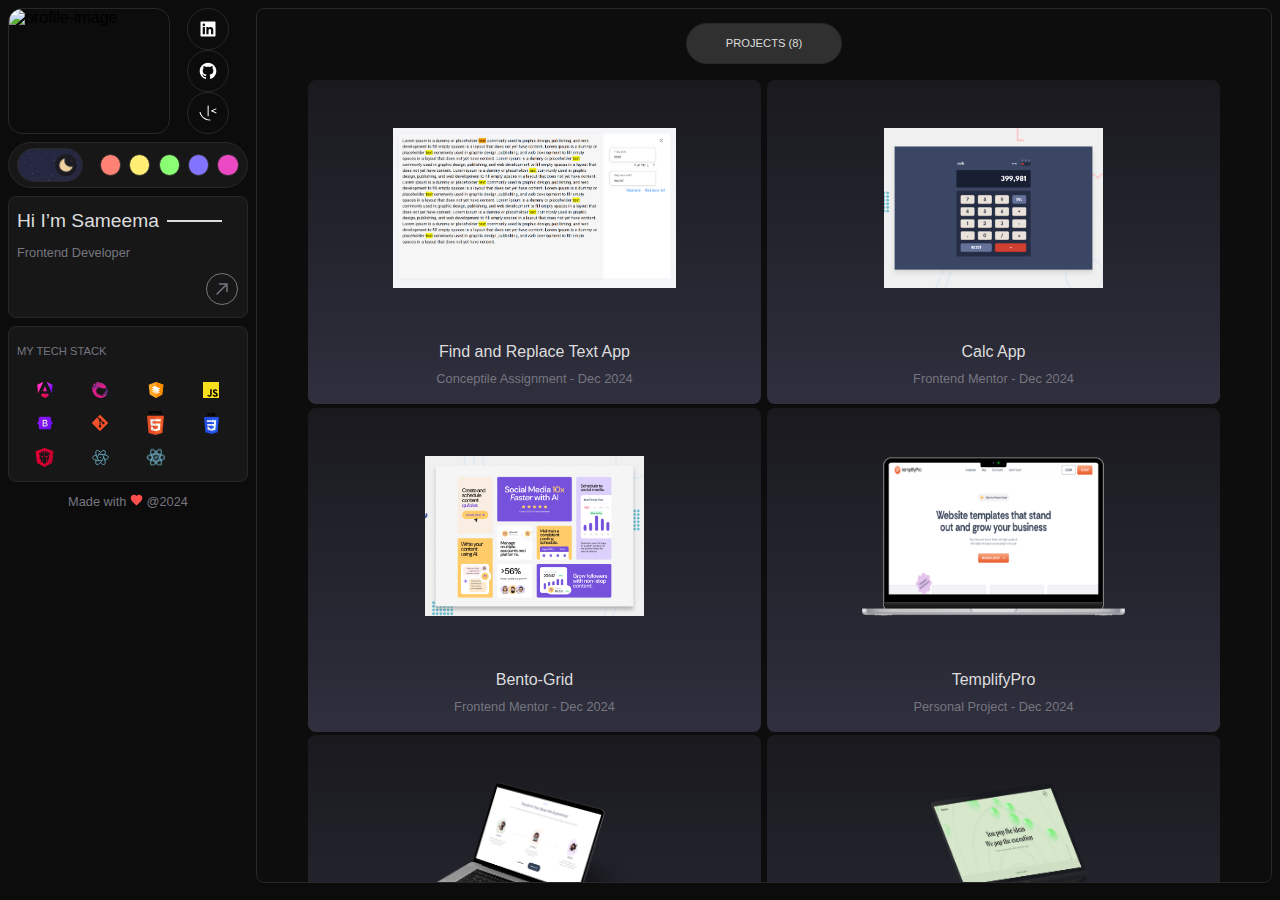
==== commit 49b856c8: "deploy" ====
--- a/index.server.html
+++ b/index.server.html
@@ -2,8 +2,8 @@
 <html lang="en">
 <head><link rel="preconnect" href="https://fonts.gstatic.com" crossorigin>
   <meta charset="utf-8">
-  <title>Portfolio2024Sameema</title>
-  <base href="https://SameemaNasrin.github.io/portfolio2024-Sameema/">
+  <title>Sameema - Portfolio</title>
+  <base href="/">
   <meta name="viewport" content="width=device-width, initial-scale=1">
   <link rel="icon" type="image/x-icon" href="favicon.ico">
   <style>@font-face{font-family:'Roboto';font-style:normal;font-weight:300;font-display:swap;src:url(https://fonts.gstatic.com/s/roboto/v32/KFOlCnqEu92Fr1MmSU5fCRc4EsA.woff2) format('woff2');unicode-range:U+0460-052F, U+1C80-1C8A, U+20B4, U+2DE0-2DFF, U+A640-A69F, U+FE2E-FE2F;}@font-face{font-family:'Roboto';font-style:normal;font-weight:300;font-display:swap;src:url(https://fonts.gstatic.com/s/roboto/v32/KFOlCnqEu92Fr1MmSU5fABc4EsA.woff2) format('woff2');unicode-range:U+0301, U+0400-045F, U+0490-0491, U+04B0-04B1, U+2116;}@font-face{font-family:'Roboto';font-style:normal;font-weight:300;font-display:swap;src:url(https://fonts.gstatic.com/s/roboto/v32/KFOlCnqEu92Fr1MmSU5fCBc4EsA.woff2) format('woff2');unicode-range:U+1F00-1FFF;}@font-face{font-family:'Roboto';font-style:normal;font-weight:300;font-display:swap;src:url(https://fonts.gstatic.com/s/roboto/v32/KFOlCnqEu92Fr1MmSU5fBxc4EsA.woff2) format('woff2');unicode-range:U+0370-0377, U+037A-037F, U+0384-038A, U+038C, U+038E-03A1, U+03A3-03FF;}@font-face{font-family:'Roboto';font-style:normal;font-weight:300;font-display:swap;src:url(https://fonts.gstatic.com/s/roboto/v32/KFOlCnqEu92Fr1MmSU5fCxc4EsA.woff2) format('woff2');unicode-range:U+0102-0103, U+0110-0111, U+0128-0129, U+0168-0169, U+01A0-01A1, U+01AF-01B0, U+0300-0301, U+0303-0304, U+0308-0309, U+0323, U+0329, U+1EA0-1EF9, U+20AB;}@font-face{font-family:'Roboto';font-style:normal;font-weight:300;font-display:swap;src:url(https://fonts.gstatic.com/s/roboto/v32/KFOlCnqEu92Fr1MmSU5fChc4EsA.woff2) format('woff2');unicode-range:U+0100-02BA, U+02BD-02C5, U+02C7-02CC, U+02CE-02D7, U+02DD-02FF, U+0304, U+0308, U+0329, U+1D00-1DBF, U+1E00-1E9F, U+1EF2-1EFF, U+2020, U+20A0-20AB, U+20AD-20C0, U+2113, U+2C60-2C7F, U+A720-A7FF;}@font-face{font-family:'Roboto';font-style:normal;font-weight:300;font-display:swap;src:url(https://fonts.gstatic.com/s/roboto/v32/KFOlCnqEu92Fr1MmSU5fBBc4.woff2) format('woff2');unicode-range:U+0000-00FF, U+0131, U+0152-0153, U+02BB-02BC, U+02C6, U+02DA, U+02DC, U+0304, U+0308, U+0329, U+2000-206F, U+20AC, U+2122, U+2191, U+2193, U+2212, U+2215, U+FEFF, U+FFFD;}@font-face{font-family:'Roboto';font-style:normal;font-weight:400;font-display:swap;src:url(https://fonts.gstatic.com/s/roboto/v32/KFOmCnqEu92Fr1Mu72xKOzY.woff2) format('woff2');unicode-range:U+0460-052F, U+1C80-1C8A, U+20B4, U+2DE0-2DFF, U+A640-A69F, U+FE2E-FE2F;}@font-face{font-family:'Roboto';font-style:normal;font-weight:400;font-display:swap;src:url(https://fonts.gstatic.com/s/roboto/v32/KFOmCnqEu92Fr1Mu5mxKOzY.woff2) format('woff2');unicode-range:U+0301, U+0400-045F, U+0490-0491, U+04B0-04B1, U+2116;}@font-face{font-family:'Roboto';font-style:normal;font-weight:400;font-display:swap;src:url(https://fonts.gstatic.com/s/roboto/v32/KFOmCnqEu92Fr1Mu7mxKOzY.woff2) format('woff2');unicode-range:U+1F00-1FFF;}@font-face{font-family:'Roboto';font-style:normal;font-weight:400;font-display:swap;src:url(https://fonts.gstatic.com/s/roboto/v32/KFOmCnqEu92Fr1Mu4WxKOzY.woff2) format('woff2');unicode-range:U+0370-0377, U+037A-037F, U+0384-038A, U+038C, U+038E-03A1, U+03A3-03FF;}@font-face{font-family:'Roboto';font-style:normal;font-weight:400;font-display:swap;src:url(https://fonts.gstatic.com/s/roboto/v32/KFOmCnqEu92Fr1Mu7WxKOzY.woff2) format('woff2');unicode-range:U+0102-0103, U+0110-0111, U+0128-0129, U+0168-0169, U+01A0-01A1, U+01AF-01B0, U+0300-0301, U+0303-0304, U+0308-0309, U+0323, U+0329, U+1EA0-1EF9, U+20AB;}@font-face{font-family:'Roboto';font-style:normal;font-weight:400;font-display:swap;src:url(https://fonts.gstatic.com/s/roboto/v32/KFOmCnqEu92Fr1Mu7GxKOzY.woff2) format('woff2');unicode-range:U+0100-02BA, U+02BD-02C5, U+02C7-02CC, U+02CE-02D7, U+02DD-02FF, U+0304, U+0308, U+0329, U+1D00-1DBF, U+1E00-1E9F, U+1EF2-1EFF, U+2020, U+20A0-20AB, U+20AD-20C0, U+2113, U+2C60-2C7F, U+A720-A7FF;}@font-face{font-family:'Roboto';font-style:normal;font-weight:400;font-display:swap;src:url(https://fonts.gstatic.com/s/roboto/v32/KFOmCnqEu92Fr1Mu4mxK.woff2) format('woff2');unicode-range:U+0000-00FF, U+0131, U+0152-0153, U+02BB-02BC, U+02C6, U+02DA, U+02DC, U+0304, U+0308, U+0329, U+2000-206F, U+20AC, U+2122, U+2191, U+2193, U+2212, U+2215, U+FEFF, U+FFFD;}@font-face{font-family:'Roboto';font-style:normal;font-weight:500;font-display:swap;src:url(https://fonts.gstatic.com/s/roboto/v32/KFOlCnqEu92Fr1MmEU9fCRc4EsA.woff2) format('woff2');unicode-range:U+0460-052F, U+1C80-1C8A, U+20B4, U+2DE0-2DFF, U+A640-A69F, U+FE2E-FE2F;}@font-face{font-family:'Roboto';font-style:normal;font-weight:500;font-display:swap;src:url(https://fonts.gstatic.com/s/roboto/v32/KFOlCnqEu92Fr1MmEU9fABc4EsA.woff2) format('woff2');unicode-range:U+0301, U+0400-045F, U+0490-0491, U+04B0-04B1, U+2116;}@font-face{font-family:'Roboto';font-style:normal;font-weight:500;font-display:swap;src:url(https://fonts.gstatic.com/s/roboto/v32/KFOlCnqEu92Fr1MmEU9fCBc4EsA.woff2) format('woff2');unicode-range:U+1F00-1FFF;}@font-face{font-family:'Roboto';font-style:normal;font-weight:500;font-display:swap;src:url(https://fonts.gstatic.com/s/roboto/v32/KFOlCnqEu92Fr1MmEU9fBxc4EsA.woff2) format('woff2');unicode-range:U+0370-0377, U+037A-037F, U+0384-038A, U+038C, U+038E-03A1, U+03A3-03FF;}@font-face{font-family:'Roboto';font-style:normal;font-weight:500;font-display:swap;src:url(https://fonts.gstatic.com/s/roboto/v32/KFOlCnqEu92Fr1MmEU9fCxc4EsA.woff2) format('woff2');unicode-range:U+0102-0103, U+0110-0111, U+0128-0129, U+0168-0169, U+01A0-01A1, U+01AF-01B0, U+0300-0301, U+0303-0304, U+0308-0309, U+0323, U+0329, U+1EA0-1EF9, U+20AB;}@font-face{font-family:'Roboto';font-style:normal;font-weight:500;font-display:swap;src:url(https://fonts.gstatic.com/s/roboto/v32/KFOlCnqEu92Fr1MmEU9fChc4EsA.woff2) format('woff2');unicode-range:U+0100-02BA, U+02BD-02C5, U+02C7-02CC, U+02CE-02D7, U+02DD-02FF, U+0304, U+0308, U+0329, U+1D00-1DBF, U+1E00-1E9F, U+1EF2-1EFF, U+2020, U+20A0-20AB, U+20AD-20C0, U+2113, U+2C60-2C7F, U+A720-A7FF;}@font-face{font-family:'Roboto';font-style:normal;font-weight:500;font-display:swap;src:url(https://fonts.gstatic.com/s/roboto/v32/KFOlCnqEu92Fr1MmEU9fBBc4.woff2) format('woff2');unicode-range:U+0000-00FF, U+0131, U+0152-0153, U+02BB-02BC, U+02C6, U+02DA, U+02DC, U+0304, U+0308, U+0329, U+2000-206F, U+20AC, U+2122, U+2191, U+2193, U+2212, U+2215, U+FEFF, U+FFFD;}</style>
@@ -11,5 +11,5 @@
 <link rel="stylesheet" href="styles-6SYULH4P.css"><link rel="modulepreload" href="chunk-XZFOF2MD.js"></head>
 <body>
   <app-root></app-root>
-<script src="polyfills-FFHMD2TL.js" type="module"></script><script src="main-OVNPPJV6.js" type="module"></script></body>
+<script src="polyfills-FFHMD2TL.js" type="module"></script><script src="main-DVLYRR2L.js" type="module"></script></body>
 </html>
